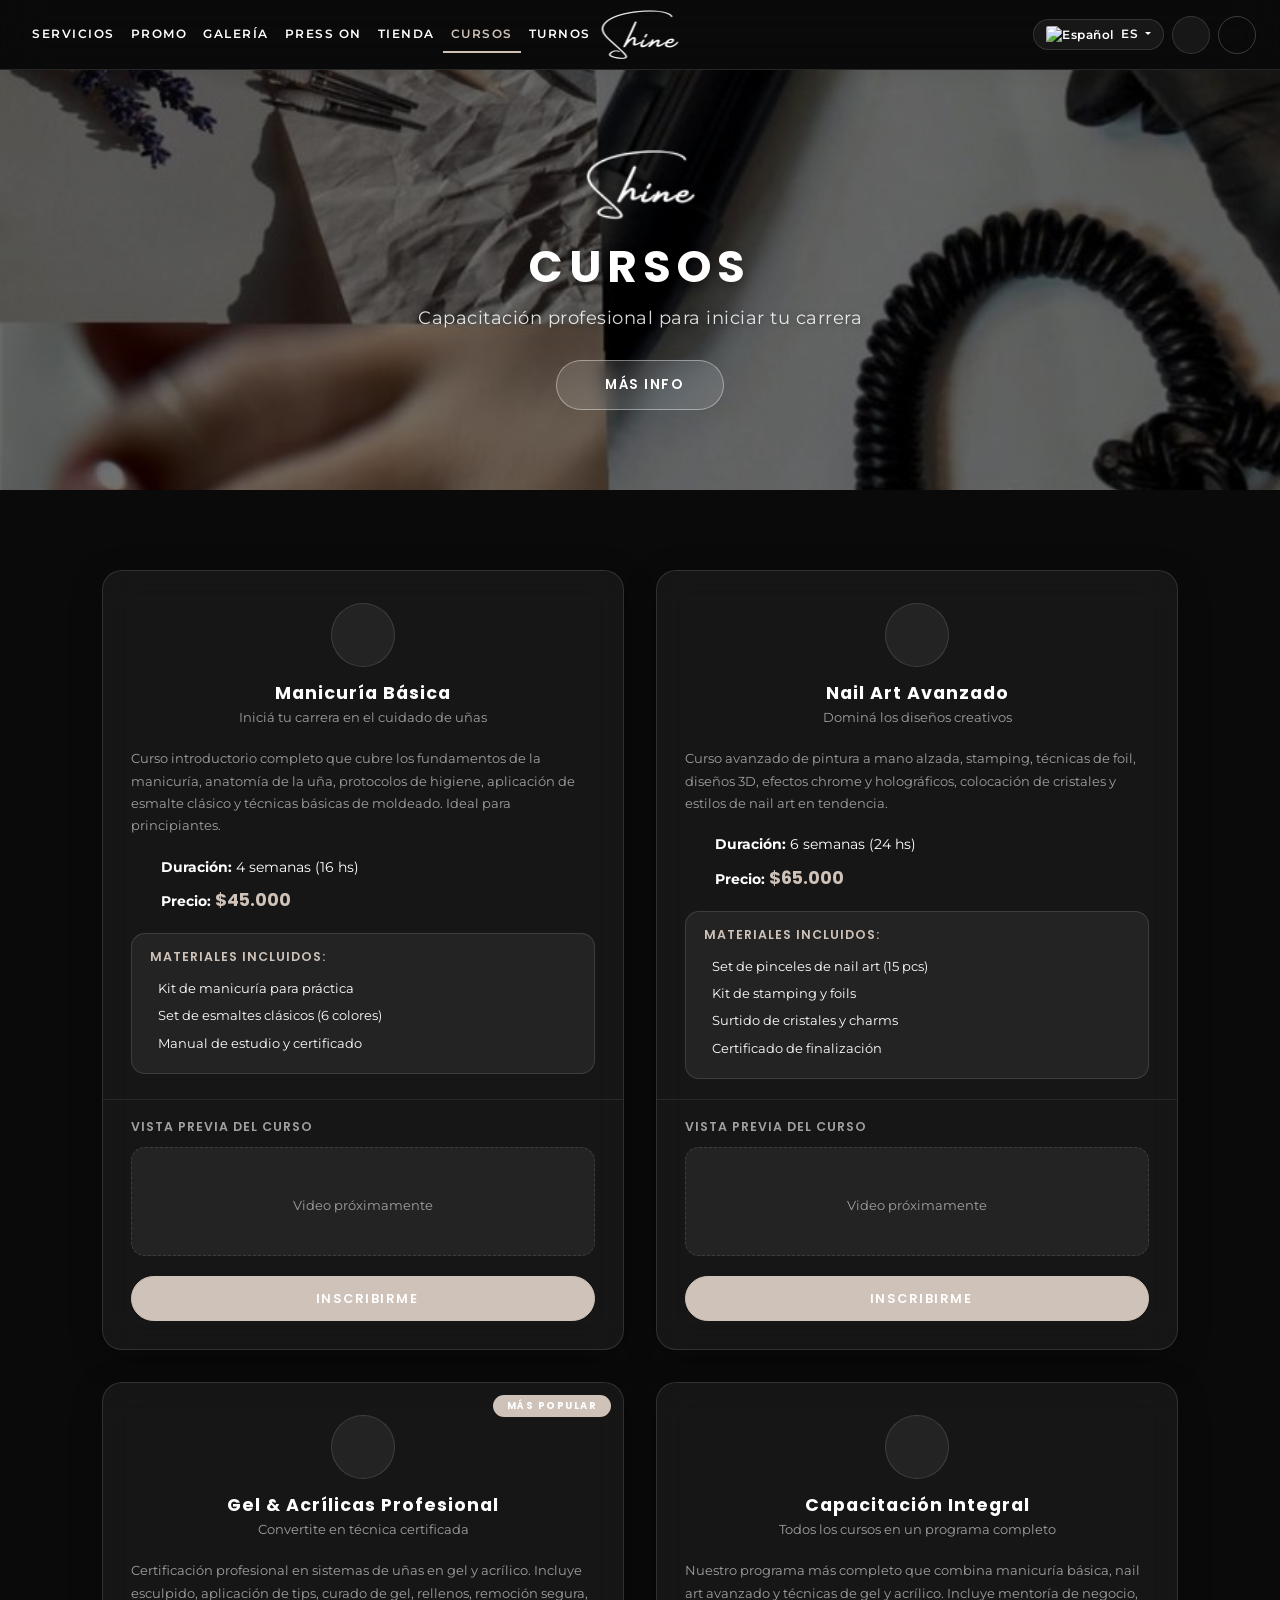
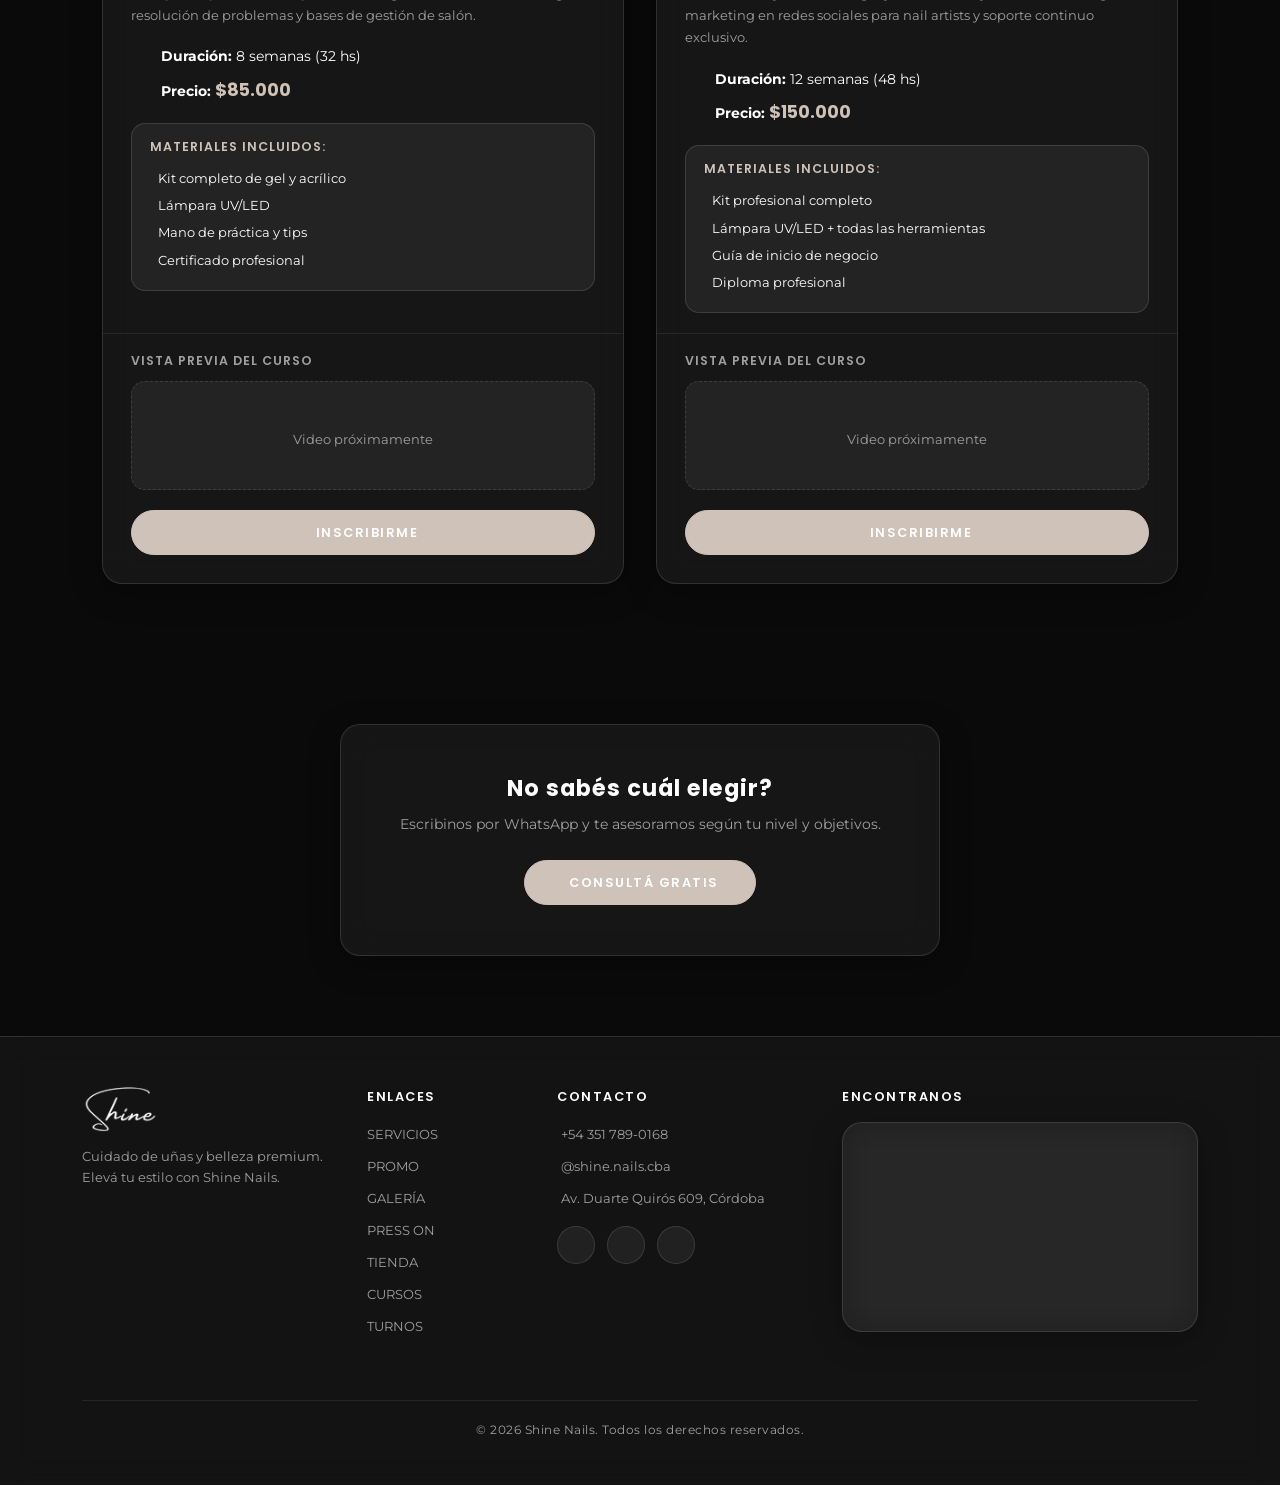
==== courses.html @ 77ce72db "Shine Nails - Complete website redesign with liquid glass UI - Liquid glass (glassmorphism) design w" ====
<!DOCTYPE html>
<html lang="es" data-theme="dark">
<head>
  <meta charset="UTF-8">
  <meta name="viewport" content="width=device-width, initial-scale=1.0">
  <title>Shine Nails - Cursos & Capacitaciones</title>

  <!-- Google Fonts -->
  <link href="https://fonts.googleapis.com/css2?family=Montserrat:wght@300;400;600;700&family=Poppins:wght@300;400;600;700&display=swap" rel="stylesheet">

  <!-- Bootstrap CSS -->
  <link href="https://cdn.jsdelivr.net/npm/bootstrap@5.3.0/dist/css/bootstrap.min.css" rel="stylesheet">

  <!-- Bootstrap Icons -->
  <link href="https://cdnjs.cloudflare.com/ajax/libs/bootstrap-icons/1.10.5/font/bootstrap-icons.css" rel="stylesheet">

  <!-- Custom CSS -->
  <link rel="stylesheet" href="css/styles.css">
</head>
<body>

<!-- ========== NAVBAR ========== -->
<header>
  <nav class="navbar navbar-expand-lg glass-nav">
    <div class="container-fluid px-3 px-lg-4">

      <!-- Mobile Toggle -->
      <button class="navbar-toggler" type="button" data-bs-toggle="collapse" data-bs-target="#navMenu" aria-controls="navMenu" aria-expanded="false" aria-label="Toggle navigation">
        <i class="bi bi-list"></i>
      </button>

      <!-- Left: Navigation Links -->
      <div class="collapse navbar-collapse" id="navMenu">
        <ul class="navbar-nav me-auto mb-2 mb-lg-0">
          <li class="nav-item">
            <a class="nav-link" href="index.html#services" data-translate="navbar_services">SERVICIOS</a>
          </li>
          <li class="nav-item">
            <a class="nav-link" href="index.html#pricing" data-translate="navbar_pricing">PRECIOS</a>
          </li>
          <li class="nav-item">
            <a class="nav-link" href="index.html#gallery" data-translate="navbar_collections">GALERÍA</a>
          </li>
          <li class="nav-item">
            <a class="nav-link" href="presson.html" data-translate="navbar_presson">PRESS ON</a>
          </li>
          <li class="nav-item">
            <a class="nav-link" href="tienda.html" data-translate="navbar_tienda">TIENDA</a>
          </li>
          <li class="nav-item">
            <a class="nav-link active" href="courses.html" data-translate="navbar_courses">CURSOS</a>
          </li>
          <li class="nav-item">
            <a class="nav-link" href="index.html#booking" data-translate="navbar_booking">TURNOS</a>
          </li>
        </ul>
      </div>

      <!-- Center: Logo -->
      <a class="navbar-brand" href="index.html">
        <img src="img/ShineLogoBM.png" alt="Shine Nails" id="navLogo" class="nav-logo">
      </a>

      <!-- Right: Actions -->
      <div class="d-flex align-items-center gap-2 nav-actions">
        <!-- Language Selector -->
        <div class="dropdown lang-dropdown">
          <button class="btn dropdown-toggle" type="button" id="languageDropdown" data-bs-toggle="dropdown" aria-expanded="false">
            <img src="https://flagcdn.com/w40/ar.png" alt="Espa&ntilde;ol"> <span>ES</span>
          </button>
          <ul class="dropdown-menu dropdown-menu-end" aria-labelledby="languageDropdown">
            <li><a class="dropdown-item" href="#" data-lang="en"><img src="https://flagcdn.com/w40/us.png" alt="English"> English</a></li>
            <li><a class="dropdown-item" href="#" data-lang="es"><img src="https://flagcdn.com/w40/ar.png" alt="Espa&ntilde;ol"> Espa&ntilde;ol</a></li>
          </ul>
        </div>

        <!-- Theme Toggle -->
        <button class="theme-toggle" id="themeToggle" aria-label="Toggle theme">
          <i class="bi bi-moon-fill"></i>
        </button>

        <!-- Back to Home -->
        <a href="index.html" class="nav-action-btn" aria-label="Home">
          <i class="bi bi-house"></i>
        </a>
      </div>
    </div>
  </nav>
</header>

<main>
  <!-- ========== COURSES HERO ========== -->
  <section class="courses-hero">
    <img src="img/BannerCursos.jpeg" alt="Cursos Shine Nails" class="courses-hero-bg">
    <div class="courses-hero-overlay"></div>
    <div class="courses-hero-content">
      <img src="img/ShineLogoBM.png" alt="Shine Nails" id="heroLogo" class="hero-logo">
      <h1 data-translate="courses_title">CURSOS</h1>
      <p data-translate="courses_subtitle">Capacitaci&oacute;n profesional para iniciar tu carrera</p>
      <a href="https://wa.me/543517890168?text=Hola!%20Quiero%20info%20sobre%20los%20cursos" target="_blank" rel="noopener" class="glass-btn">
        <i class="bi bi-whatsapp me-2"></i><span data-translate="courses_cta">MÁS INFO</span>
      </a>
    </div>
  </section>

  <!-- ========== COURSES GRID ========== -->
  <section class="courses-section" id="courses">
    <div class="courses-grid container">
      <!-- Course 1: Manicuría Básica -->
      <div class="glass-card course-card">
        <div class="course-header">
          <div class="course-icon"><i class="bi bi-hand-index-thumb"></i></div>
          <h4 class="course-name" data-translate="course_basic_name">Manicur&iacute;a B&aacute;sica</h4>
          <p class="course-tagline" data-translate="course_basic_tag">Inici&aacute; tu carrera en el cuidado de u&ntilde;as</p>
        </div>
        <div class="course-body">
          <p class="course-desc" data-translate="course_basic_desc">Curso introductorio completo que cubre los fundamentos de la manicur&iacute;a, anatom&iacute;a de la u&ntilde;a, protocolos de higiene, aplicaci&oacute;n de esmalte cl&aacute;sico y t&eacute;cnicas b&aacute;sicas de moldeado. Ideal para principiantes.</p>
          <div class="course-meta">
            <div class="meta-item">
              <i class="bi bi-clock"></i>
              <span><strong data-translate="course_duration">Duraci&oacute;n:</strong> <span data-translate="course_basic_duration">4 semanas (16 hs)</span></span>
            </div>
            <div class="meta-item">
              <i class="bi bi-tag"></i>
              <span><strong data-translate="course_price_label">Precio:</strong> <span class="course-price-value">$45.000</span></span>
            </div>
          </div>
          <div class="course-materials">
            <h5 data-translate="course_materials">Materiales incluidos:</h5>
            <ul>
              <li><i class="bi bi-check2-circle"></i> <span data-translate="course_basic_m1">Kit de manicur&iacute;a para pr&aacute;ctica</span></li>
              <li><i class="bi bi-check2-circle"></i> <span data-translate="course_basic_m2">Set de esmaltes cl&aacute;sicos (6 colores)</span></li>
              <li><i class="bi bi-check2-circle"></i> <span data-translate="course_basic_m3">Manual de estudio y certificado</span></li>
            </ul>
          </div>
        </div>
        <div class="course-video">
          <h5 data-translate="course_video_title">Vista Previa del Curso</h5>
          <div class="video-placeholder">
            <i class="bi bi-play-circle"></i>
            <p data-translate="course_video_soon">Video pr&oacute;ximamente</p>
          </div>
        </div>
        <div class="course-footer">
          <a href="https://wa.me/543517890168?text=Hola!%20Me%20interesa%20el%20curso%20de%20Manicur%C3%ADa%20B%C3%A1sica" target="_blank" rel="noopener" class="glass-btn btn-accent">
            <i class="bi bi-whatsapp me-2"></i><span data-translate="course_enroll">INSCRIBIRME</span>
          </a>
        </div>
      </div>

      <!-- Course 2: Nail Art Avanzado -->
      <div class="glass-card course-card">
        <div class="course-header">
          <div class="course-icon"><i class="bi bi-palette"></i></div>
          <h4 class="course-name" data-translate="course_art_name">Nail Art Avanzado</h4>
          <p class="course-tagline" data-translate="course_art_tag">Domin&aacute; los dise&ntilde;os creativos</p>
        </div>
        <div class="course-body">
          <p class="course-desc" data-translate="course_art_desc">Curso avanzado de pintura a mano alzada, stamping, t&eacute;cnicas de foil, dise&ntilde;os 3D, efectos chrome y hologr&aacute;ficos, colocaci&oacute;n de cristales y estilos de nail art en tendencia.</p>
          <div class="course-meta">
            <div class="meta-item">
              <i class="bi bi-clock"></i>
              <span><strong data-translate="course_duration">Duraci&oacute;n:</strong> <span data-translate="course_art_duration">6 semanas (24 hs)</span></span>
            </div>
            <div class="meta-item">
              <i class="bi bi-tag"></i>
              <span><strong data-translate="course_price_label">Precio:</strong> <span class="course-price-value">$65.000</span></span>
            </div>
          </div>
          <div class="course-materials">
            <h5 data-translate="course_materials">Materiales incluidos:</h5>
            <ul>
              <li><i class="bi bi-check2-circle"></i> <span data-translate="course_art_m1">Set de pinceles de nail art (15 pcs)</span></li>
              <li><i class="bi bi-check2-circle"></i> <span data-translate="course_art_m2">Kit de stamping y foils</span></li>
              <li><i class="bi bi-check2-circle"></i> <span data-translate="course_art_m3">Surtido de cristales y charms</span></li>
              <li><i class="bi bi-check2-circle"></i> <span data-translate="course_art_m4">Certificado de finalizaci&oacute;n</span></li>
            </ul>
          </div>
        </div>
        <div class="course-video">
          <h5 data-translate="course_video_title">Vista Previa del Curso</h5>
          <div class="video-placeholder">
            <i class="bi bi-play-circle"></i>
            <p data-translate="course_video_soon">Video pr&oacute;ximamente</p>
          </div>
        </div>
        <div class="course-footer">
          <a href="https://wa.me/543517890168?text=Hola!%20Me%20interesa%20el%20curso%20de%20Nail%20Art%20Avanzado" target="_blank" rel="noopener" class="glass-btn btn-accent">
            <i class="bi bi-whatsapp me-2"></i><span data-translate="course_enroll">INSCRIBIRME</span>
          </a>
        </div>
      </div>

      <!-- Course 3: Gel & Acrílicas -->
      <div class="glass-card course-card">
        <div class="course-header">
          <div class="course-badge" data-translate="most_popular">M&Aacute;S POPULAR</div>
          <div class="course-icon"><i class="bi bi-gem"></i></div>
          <h4 class="course-name" data-translate="course_gel_name">Gel & Acr&iacute;licas Profesional</h4>
          <p class="course-tagline" data-translate="course_gel_tag">Convertite en t&eacute;cnica certificada</p>
        </div>
        <div class="course-body">
          <p class="course-desc" data-translate="course_gel_desc">Certificaci&oacute;n profesional en sistemas de u&ntilde;as en gel y acr&iacute;lico. Incluye esculpido, aplicaci&oacute;n de tips, curado de gel, rellenos, remoci&oacute;n segura, resoluci&oacute;n de problemas y bases de gesti&oacute;n de sal&oacute;n.</p>
          <div class="course-meta">
            <div class="meta-item">
              <i class="bi bi-clock"></i>
              <span><strong data-translate="course_duration">Duraci&oacute;n:</strong> <span data-translate="course_gel_duration">8 semanas (32 hs)</span></span>
            </div>
            <div class="meta-item">
              <i class="bi bi-tag"></i>
              <span><strong data-translate="course_price_label">Precio:</strong> <span class="course-price-value">$85.000</span></span>
            </div>
          </div>
          <div class="course-materials">
            <h5 data-translate="course_materials">Materiales incluidos:</h5>
            <ul>
              <li><i class="bi bi-check2-circle"></i> <span data-translate="course_gel_m1">Kit completo de gel y acr&iacute;lico</span></li>
              <li><i class="bi bi-check2-circle"></i> <span data-translate="course_gel_m2">L&aacute;mpara UV/LED</span></li>
              <li><i class="bi bi-check2-circle"></i> <span data-translate="course_gel_m3">Mano de pr&aacute;ctica y tips</span></li>
              <li><i class="bi bi-check2-circle"></i> <span data-translate="course_gel_m4">Certificado profesional</span></li>
            </ul>
          </div>
        </div>
        <div class="course-video">
          <h5 data-translate="course_video_title">Vista Previa del Curso</h5>
          <div class="video-placeholder">
            <i class="bi bi-play-circle"></i>
            <p data-translate="course_video_soon">Video pr&oacute;ximamente</p>
          </div>
        </div>
        <div class="course-footer">
          <a href="https://wa.me/543517890168?text=Hola!%20Me%20interesa%20el%20curso%20de%20Gel%20%26%20Acr%C3%ADlicas%20Profesional" target="_blank" rel="noopener" class="glass-btn btn-accent">
            <i class="bi bi-whatsapp me-2"></i><span data-translate="course_enroll">INSCRIBIRME</span>
          </a>
        </div>
      </div>

      <!-- Course 4: Capacitación Integral -->
      <div class="glass-card course-card">
        <div class="course-header">
          <div class="course-icon"><i class="bi bi-award"></i></div>
          <h4 class="course-name" data-translate="course_full_name">Capacitaci&oacute;n Integral</h4>
          <p class="course-tagline" data-translate="course_full_tag">Todos los cursos en un programa completo</p>
        </div>
        <div class="course-body">
          <p class="course-desc" data-translate="course_full_desc">Nuestro programa m&aacute;s completo que combina manicur&iacute;a b&aacute;sica, nail art avanzado y t&eacute;cnicas de gel y acr&iacute;lico. Incluye mentor&iacute;a de negocio, marketing en redes sociales para nail artists y soporte continuo exclusivo.</p>
          <div class="course-meta">
            <div class="meta-item">
              <i class="bi bi-clock"></i>
              <span><strong data-translate="course_duration">Duraci&oacute;n:</strong> <span data-translate="course_full_duration">12 semanas (48 hs)</span></span>
            </div>
            <div class="meta-item">
              <i class="bi bi-tag"></i>
              <span><strong data-translate="course_price_label">Precio:</strong> <span class="course-price-value">$150.000</span></span>
            </div>
          </div>
          <div class="course-materials">
            <h5 data-translate="course_materials">Materiales incluidos:</h5>
            <ul>
              <li><i class="bi bi-check2-circle"></i> <span data-translate="course_full_m1">Kit profesional completo</span></li>
              <li><i class="bi bi-check2-circle"></i> <span data-translate="course_full_m2">L&aacute;mpara UV/LED + todas las herramientas</span></li>
              <li><i class="bi bi-check2-circle"></i> <span data-translate="course_full_m3">Gu&iacute;a de inicio de negocio</span></li>
              <li><i class="bi bi-check2-circle"></i> <span data-translate="course_full_m4">Diploma profesional</span></li>
            </ul>
          </div>
        </div>
        <div class="course-video">
          <h5 data-translate="course_video_title">Vista Previa del Curso</h5>
          <div class="video-placeholder">
            <i class="bi bi-play-circle"></i>
            <p data-translate="course_video_soon">Video pr&oacute;ximamente</p>
          </div>
        </div>
        <div class="course-footer">
          <a href="https://wa.me/543517890168?text=Hola!%20Me%20interesa%20la%20Capacitaci%C3%B3n%20Integral" target="_blank" rel="noopener" class="glass-btn btn-accent">
            <i class="bi bi-whatsapp me-2"></i><span data-translate="course_enroll">INSCRIBIRME</span>
          </a>
        </div>
      </div>
    </div>
  </section>

  <!-- ========== CTA SECTION ========== -->
  <section class="courses-cta-section">
    <div class="container">
      <div class="glass-card courses-cta-card">
        <h3 data-translate="courses_cta_title">No sab&eacute;s cu&aacute;l elegir?</h3>
        <p data-translate="courses_cta_desc">Escribinos por WhatsApp y te asesoramos seg&uacute;n tu nivel y objetivos.</p>
        <a href="https://wa.me/543517890168?text=Hola!%20Quiero%20asesoramiento%20sobre%20los%20cursos" target="_blank" rel="noopener" class="glass-btn btn-accent">
          <i class="bi bi-whatsapp me-2"></i><span data-translate="courses_cta_btn">CONSULT&Aacute; GRATIS</span>
        </a>
      </div>
    </div>
  </section>
</main>

<!-- ========== FOOTER ========== -->
<footer class="glass-footer">
  <div class="container">
    <div class="row">
      <!-- Brand -->
      <div class="col-lg-3 col-md-6 mb-4">
        <img src="img/ShineLogoBM.png" alt="Shine Nails" id="footerLogo" class="footer-logo">
        <p class="footer-text" data-translate="footer_desc">Productos premium de cuidado y belleza para u&ntilde;as. Elev&aacute; tu estilo con nuestras colecciones.</p>
      </div>

      <!-- Quick Links -->
      <div class="col-lg-2 col-md-6 mb-4">
        <div class="footer-title" data-translate="footer_links">ENLACES</div>
        <ul class="footer-links">
          <li><a href="index.html#services" data-translate="navbar_services">SERVICIOS</a></li>
          <li><a href="index.html#pricing" data-translate="navbar_pricing">PRECIOS</a></li>
          <li><a href="index.html#gallery" data-translate="navbar_collections">GALERÍA</a></li>
          <li><a href="presson.html" data-translate="navbar_presson">PRESS ON</a></li>
          <li><a href="tienda.html" data-translate="navbar_tienda">TIENDA</a></li>
          <li><a href="courses.html" data-translate="navbar_courses">CURSOS</a></li>
          <li><a href="index.html#booking" data-translate="navbar_booking">TURNOS</a></li>
        </ul>
      </div>

      <!-- Contact + Social -->
      <div class="col-lg-3 col-md-6 mb-4">
        <div class="footer-title" data-translate="footer_contact">CONTACTO</div>
        <ul class="footer-links">
          <li><a href="https://wa.me/543517890168" target="_blank" rel="noopener"><i class="bi bi-whatsapp me-1"></i> +54 351 789-0168</a></li>
          <li><a href="https://www.instagram.com/shine.nails.cba?igsh=YjB5M2Z1NDIyd3B1" target="_blank" rel="noopener"><i class="bi bi-instagram me-1"></i> @shine.nails.cba</a></li>
          <li><a href="https://maps.app.goo.gl/rGSip4wjcJRv6JXB7" target="_blank" rel="noopener"><i class="bi bi-geo-alt me-1"></i> Av. Duarte Quir&oacute;s 609, C&oacute;rdoba</a></li>
        </ul>
        <div class="footer-social mt-3">
          <a href="https://www.instagram.com/shine.nails.cba?igsh=YjB5M2Z1NDIyd3B1" target="_blank" rel="noopener" aria-label="Instagram"><i class="bi bi-instagram"></i></a>
          <a href="https://wa.me/543517890168" target="_blank" rel="noopener" aria-label="WhatsApp"><i class="bi bi-whatsapp"></i></a>
          <a href="https://www.tiktok.com/@shine.nails.cba?_t=8pYx1BjxAQw&_r=1" target="_blank" rel="noopener" aria-label="TikTok"><i class="bi bi-tiktok"></i></a>
        </div>
      </div>

      <!-- Google Maps -->
      <div class="col-lg-4 col-md-6 mb-4">
        <div class="footer-title" data-translate="footer_location">ENCONTRANOS</div>
        <div class="footer-map glass-card">
          <iframe
            src="https://www.google.com/maps/embed?pb=!1m18!1m12!1m3!1d3404.5!2d-64.193!3d-31.417!2m3!1f0!2f0!3f0!3m2!1i1024!2i768!4f13.1!3m3!1m2!1s0x9432a2808ac972bd%3A0x55e23761ae4da07b!2sAv.%20Duarte%20Quir%C3%B3s%20609%2C%20X5000%20C%C3%B3rdoba!5e0!3m2!1ses!2sar"
            width="100%" height="200" style="border:0; border-radius: 16px;"
            allowfullscreen="" loading="lazy" referrerpolicy="no-referrer-when-downgrade">
          </iframe>
        </div>
      </div>
    </div>

    <div class="footer-divider"></div>
    <p class="footer-copyright" data-translate="footer_rights">&copy; 2026 Shine Nails. Todos los derechos reservados.</p>
  </div>
</footer>

<!-- Bootstrap JS -->
<script src="https://cdn.jsdelivr.net/npm/bootstrap@5.3.0/dist/js/bootstrap.bundle.min.js"></script>

<!-- Custom JS -->
<script src="js/index.js"></script>

</body>
</html>
---- css/styles.css ----
/* ============================================
   SHINE NAILS - Liquid Glass Design System
   Dark/Light Mode with CSS Variables
   ============================================ */

/* --- Theme Variables --- */
:root {
  --bg-primary: #f0ebe6;
  --bg-secondary: #faf7f4;
  --text-primary: #1a1a1a;
  --text-secondary: #666666;
  --accent: #b1a69d;
  --accent-hover: #8a7e75;
  --glass-bg: rgba(255, 255, 255, 0.35);
  --glass-bg-hover: rgba(255, 255, 255, 0.5);
  --glass-border: rgba(255, 255, 255, 0.5);
  --glass-shadow: 0 8px 32px rgba(0, 0, 0, 0.08);
  --glass-blur: 20px;
  --overlay-gradient: linear-gradient(135deg, rgba(0,0,0,0.3), rgba(0,0,0,0.1));
  --card-bg: rgba(255, 255, 255, 0.4);
  --nav-bg: rgba(255, 255, 255, 0.25);
  --footer-bg: rgba(255, 255, 255, 0.2);
  --dropdown-bg: rgba(255, 255, 255, 0.85);
  --dropdown-hover: rgba(0, 0, 0, 0.05);
  --btn-outline-border: rgba(0, 0, 0, 0.2);
  --btn-outline-hover-bg: rgba(0, 0, 0, 0.08);
  --social-hover: #c9738a;
  --divider: rgba(0, 0, 0, 0.08);
  --accent-gradient: linear-gradient(135deg, #cec2b9, #b1a69d);
  --pricing-featured-bg: rgba(177, 166, 157, 0.15);
  --pricing-badge-bg: var(--accent);
}

[data-theme="dark"] {
  --bg-primary: #0a0a0a;
  --bg-secondary: #141414;
  --text-primary: #ffffff;
  --text-secondary: #a0a0a0;
  --accent: #cec2b9;
  --accent-hover: #e0d5cc;
  --glass-bg: rgba(255, 255, 255, 0.06);
  --glass-bg-hover: rgba(255, 255, 255, 0.12);
  --glass-border: rgba(255, 255, 255, 0.12);
  --glass-shadow: 0 8px 32px rgba(0, 0, 0, 0.3);
  --glass-blur: 20px;
  --overlay-gradient: linear-gradient(135deg, rgba(0,0,0,0.5), rgba(0,0,0,0.2));
  --card-bg: rgba(255, 255, 255, 0.05);
  --nav-bg: rgba(10, 10, 10, 0.6);
  --footer-bg: rgba(255, 255, 255, 0.04);
  --dropdown-bg: rgba(30, 30, 30, 0.92);
  --dropdown-hover: rgba(255, 255, 255, 0.08);
  --btn-outline-border: rgba(255, 255, 255, 0.2);
  --btn-outline-hover-bg: rgba(255, 255, 255, 0.1);
  --social-hover: #ff007f;
  --divider: rgba(255, 255, 255, 0.08);
  --accent-gradient: linear-gradient(135deg, #e0d5cc, #cec2b9);
  --pricing-featured-bg: rgba(206, 194, 185, 0.1);
  --pricing-badge-bg: var(--accent);
}

/* --- Reset & Base --- */
*, *::before, *::after {
  box-sizing: border-box;
}

html {
  scroll-behavior: smooth;
}

body {
  font-family: 'Montserrat', sans-serif;
  background-color: var(--bg-primary);
  color: var(--text-primary);
  margin: 0;
  padding: 0;
  transition: background-color 0.4s ease, color 0.4s ease;
  overflow-x: hidden;
}

h1, h2, h3, h4, h5, h6 {
  font-family: 'Poppins', sans-serif;
  color: var(--text-primary);
  transition: color 0.4s ease;
}

a {
  text-decoration: none;
  color: inherit;
  transition: color 0.3s ease;
}

/* --- Glass Utility Classes --- */
.glass {
  background: var(--glass-bg);
  backdrop-filter: blur(var(--glass-blur));
  -webkit-backdrop-filter: blur(var(--glass-blur));
  border: 1px solid var(--glass-border);
  box-shadow: var(--glass-shadow);
}

.glass-card {
  background: var(--card-bg);
  backdrop-filter: blur(16px);
  -webkit-backdrop-filter: blur(16px);
  border: 1px solid var(--glass-border);
  border-radius: 20px;
  box-shadow: var(--glass-shadow);
  transition: transform 0.3s ease, box-shadow 0.3s ease, background 0.3s ease;
}

.glass-card:hover {
  transform: translateY(-6px);
  background: var(--glass-bg-hover);
  box-shadow: 0 16px 48px rgba(0, 0, 0, 0.15);
}

.glass-btn {
  background: var(--glass-bg);
  backdrop-filter: blur(10px);
  -webkit-backdrop-filter: blur(10px);
  border: 1px solid var(--glass-border);
  border-radius: 30px;
  color: var(--text-primary);
  padding: 12px 36px;
  font-family: 'Poppins', sans-serif;
  font-weight: 600;
  font-size: 0.8rem;
  letter-spacing: 1.5px;
  text-transform: uppercase;
  cursor: pointer;
  transition: all 0.3s ease;
  display: inline-flex;
  align-items: center;
  justify-content: center;
}

.glass-btn:hover {
  background: var(--accent);
  color: #ffffff;
  border-color: var(--accent);
  box-shadow: 0 8px 24px rgba(177, 166, 157, 0.3);
  transform: translateY(-2px);
}

.btn-accent {
  background: var(--accent);
  color: #ffffff;
  border-color: var(--accent);
}

.btn-accent:hover {
  background: var(--accent-hover);
  border-color: var(--accent-hover);
}

/* ============================
   NAVIGATION
   ============================ */
.glass-nav {
  position: sticky;
  top: 0;
  z-index: 1000;
  background: var(--nav-bg);
  backdrop-filter: blur(24px);
  -webkit-backdrop-filter: blur(24px);
  border-bottom: 1px solid var(--glass-border);
  box-shadow: 0 4px 20px rgba(0, 0, 0, 0.06);
  min-height: 70px;
  transition: background 0.4s ease, border-color 0.4s ease;
}

.glass-nav .navbar-brand {
  position: absolute;
  left: 50%;
  transform: translateX(-50%);
  padding: 0;
  margin: 0;
}

.nav-logo {
  height: 50px;
  width: auto;
  transition: opacity 0.3s ease;
}

.glass-nav .nav-link {
  color: var(--text-primary);
  font-family: 'Montserrat', sans-serif;
  font-weight: 600;
  font-size: 0.75rem;
  letter-spacing: 1.5px;
  text-transform: uppercase;
  padding: 8px 14px;
  transition: color 0.3s ease;
}

.glass-nav .nav-link:hover {
  color: var(--accent);
}

.glass-nav .navbar-toggler {
  border: 1px solid var(--glass-border);
  color: var(--text-primary);
  padding: 6px 10px;
  font-size: 1.2rem;
}

.glass-nav .navbar-toggler:focus {
  box-shadow: none;
}

.nav-actions {
  flex-shrink: 0;
}

/* Nav action buttons */
.nav-action-btn {
  background: transparent;
  border: 1px solid var(--btn-outline-border);
  border-radius: 50%;
  width: 38px;
  height: 38px;
  display: flex;
  align-items: center;
  justify-content: center;
  color: var(--text-primary);
  font-size: 0.95rem;
  transition: all 0.3s ease;
  cursor: pointer;
}

.nav-action-btn:hover {
  background: var(--btn-outline-hover-bg);
  color: var(--accent);
  border-color: var(--accent);
}

/* Theme toggle */
.theme-toggle {
  background: var(--glass-bg);
  border: 1px solid var(--glass-border);
  border-radius: 50%;
  width: 38px;
  height: 38px;
  display: flex;
  align-items: center;
  justify-content: center;
  color: var(--text-primary);
  font-size: 1rem;
  cursor: pointer;
  transition: all 0.3s ease;
}

.theme-toggle:hover {
  background: var(--glass-bg-hover);
  transform: rotate(30deg);
}

/* Language dropdown */
.lang-dropdown .btn {
  background: var(--glass-bg);
  border: 1px solid var(--glass-border);
  color: var(--text-primary);
  font-size: 0.75rem;
  font-weight: 600;
  letter-spacing: 0.5px;
  padding: 5px 12px;
  border-radius: 20px;
  transition: all 0.3s ease;
}

.lang-dropdown .btn:hover,
.lang-dropdown .btn:focus {
  background: var(--glass-bg-hover);
  border-color: var(--accent);
}

.lang-dropdown .btn img {
  width: 18px;
  margin-right: 4px;
  border-radius: 2px;
}

.lang-dropdown .dropdown-menu {
  background: var(--dropdown-bg);
  backdrop-filter: blur(20px);
  -webkit-backdrop-filter: blur(20px);
  border: 1px solid var(--glass-border);
  border-radius: 12px;
  box-shadow: 0 12px 40px rgba(0, 0, 0, 0.15);
  overflow: hidden;
  min-width: auto;
}

.lang-dropdown .dropdown-item {
  color: var(--text-primary);
  font-size: 0.85rem;
  padding: 8px 16px;
  transition: background 0.2s ease;
}

.lang-dropdown .dropdown-item:hover {
  background: var(--dropdown-hover);
}

.lang-dropdown .dropdown-item img {
  width: 20px;
  margin-right: 8px;
  border-radius: 2px;
}

/* ============================
   HERO SECTION
   ============================ */
.hero-section {
  position: relative;
  width: 100%;
  height: 85vh;
  min-height: 500px;
  max-height: 900px;
  overflow: hidden;
}

.hero-section video {
  width: 100%;
  height: 100%;
  object-fit: cover;
}

.hero-overlay {
  position: absolute;
  inset: 0;
  background: var(--overlay-gradient);
  display: flex;
  align-items: center;
  justify-content: center;
}

.hero-content {
  text-align: center;
  padding: 44px 54px;
  background: rgba(255, 255, 255, 0.1);
  backdrop-filter: blur(16px);
  -webkit-backdrop-filter: blur(16px);
  border: 1px solid rgba(255, 255, 255, 0.2);
  border-radius: 24px;
  box-shadow: 0 12px 40px rgba(0, 0, 0, 0.15);
  max-width: 560px;
  width: 90%;
}

.hero-logo {
  height: 80px;
  width: auto;
  margin-bottom: 16px;
  filter: brightness(0) invert(1);
}

.hero-content p {
  color: rgba(255, 255, 255, 0.85);
  font-size: 1rem;
  letter-spacing: 1px;
  margin-bottom: 28px;
}

.hero-content .glass-btn {
  background: rgba(255, 255, 255, 0.2);
  border: 1px solid rgba(255, 255, 255, 0.35);
  color: #ffffff;
  padding: 14px 44px;
  font-size: 0.85rem;
}

.hero-content .glass-btn:hover {
  background: var(--accent);
  border-color: var(--accent);
  color: #ffffff;
}

/* Social icons on hero */
.social-icons {
  position: absolute;
  top: 24px;
  right: 24px;
  display: flex;
  flex-direction: column;
  gap: 12px;
  z-index: 10;
}

.social-icons a {
  width: 44px;
  height: 44px;
  display: flex;
  align-items: center;
  justify-content: center;
  background: rgba(255, 255, 255, 0.12);
  backdrop-filter: blur(10px);
  -webkit-backdrop-filter: blur(10px);
  border: 1px solid rgba(255, 255, 255, 0.2);
  border-radius: 50%;
  color: #ffffff;
  font-size: 1.1rem;
  transition: all 0.3s ease;
}

.social-icons a:hover {
  background: var(--social-hover);
  border-color: var(--social-hover);
  color: #ffffff;
  transform: scale(1.1);
}

/* ============================
   SERVICES SECTION
   ============================ */
.services-section {
  padding: 80px 0;
}

.section-title {
  font-family: 'Poppins', sans-serif;
  font-size: 2rem;
  font-weight: 600;
  letter-spacing: 3px;
  text-transform: uppercase;
  text-align: center;
  margin-bottom: 12px;
  color: var(--text-primary);
}

.section-subtitle {
  text-align: center;
  color: var(--text-secondary);
  font-size: 0.95rem;
  letter-spacing: 0.5px;
  margin-bottom: 50px;
}

.services-grid {
  display: grid;
  grid-template-columns: repeat(4, 1fr);
  gap: 24px;
  max-width: 1200px;
  margin: 0 auto;
}

.service-card {
  text-align: center;
  padding: 40px 24px;
  cursor: default;
}

/* Service cards with images */
.service-card.has-image {
  padding: 0;
  overflow: hidden;
}

.service-img {
  width: 100%;
  height: 180px;
  overflow: hidden;
  border-radius: 20px 20px 0 0;
}

.service-img img {
  width: 100%;
  height: 100%;
  object-fit: cover;
  transition: transform 0.4s ease;
}

.service-card.has-image:hover .service-img img {
  transform: scale(1.08);
}

.service-card.has-image .service-body {
  padding: 20px 20px 24px;
}

.service-icon {
  width: 70px;
  height: 70px;
  margin: 0 auto 20px;
  display: flex;
  align-items: center;
  justify-content: center;
  background: var(--glass-bg);
  border: 1px solid var(--glass-border);
  border-radius: 50%;
  font-size: 1.6rem;
  color: var(--accent);
  transition: all 0.3s ease;
}

.service-card:hover .service-icon {
  background: var(--accent);
  color: #ffffff;
  border-color: var(--accent);
  transform: scale(1.1);
}

.service-name {
  font-size: 0.95rem;
  font-weight: 600;
  letter-spacing: 1px;
  margin-bottom: 10px;
}

.service-desc {
  font-size: 0.82rem;
  color: var(--text-secondary);
  line-height: 1.6;
  margin: 0 0 14px;
}

.service-price {
  display: inline-block;
  font-family: 'Poppins', sans-serif;
  font-weight: 700;
  font-size: 1rem;
  color: var(--accent);
  letter-spacing: 0.5px;
}

/* Service Categories */
.services-category {
  margin-bottom: 50px;
  max-width: 1200px;
}

.services-category:last-child {
  margin-bottom: 0;
}

.category-title {
  font-family: 'Poppins', sans-serif;
  font-size: 1.1rem;
  font-weight: 600;
  letter-spacing: 2px;
  text-transform: uppercase;
  color: var(--accent);
  margin-bottom: 24px;
  padding-bottom: 12px;
  border-bottom: 1px solid var(--divider);
  display: flex;
  align-items: center;
  gap: 10px;
}

.category-title i {
  font-size: 1.2rem;
}

/* ============================
   PRICING SECTION
   ============================ */
.pricing-section {
  padding: 80px 0;
}

.pricing-grid {
  display: grid;
  grid-template-columns: repeat(3, 1fr);
  gap: 28px;
  max-width: 1000px;
  margin: 0 auto;
  align-items: start;
}

.pricing-card {
  text-align: center;
  padding: 40px 28px;
  position: relative;
  overflow: visible;
}

.pricing-card.featured {
  background: var(--pricing-featured-bg);
  border-color: var(--accent);
  transform: scale(1.05);
}

.pricing-card.featured:hover {
  transform: scale(1.05) translateY(-6px);
}

.pricing-badge {
  position: absolute;
  top: -14px;
  left: 50%;
  transform: translateX(-50%);
  background: var(--pricing-badge-bg);
  color: #ffffff;
  font-family: 'Poppins', sans-serif;
  font-size: 0.65rem;
  font-weight: 700;
  letter-spacing: 1.5px;
  padding: 5px 20px;
  border-radius: 20px;
  white-space: nowrap;
}

.pricing-header {
  margin-bottom: 28px;
}

.pricing-name {
  font-size: 0.85rem;
  font-weight: 700;
  letter-spacing: 2px;
  color: var(--accent);
  margin-bottom: 12px;
}

.pricing-price {
  font-family: 'Poppins', sans-serif;
  font-size: 3rem;
  font-weight: 700;
  color: var(--text-primary);
  line-height: 1;
  margin-bottom: 4px;
}

.pricing-period {
  font-size: 0.8rem;
  color: var(--text-secondary);
  margin: 0;
}

.pricing-features {
  list-style: none;
  padding: 0;
  margin: 0 0 28px;
  text-align: left;
}

.pricing-features li {
  padding: 8px 0;
  font-size: 0.85rem;
  color: var(--text-primary);
  display: flex;
  align-items: center;
  gap: 10px;
  border-bottom: 1px solid var(--divider);
}

.pricing-features li:last-child {
  border-bottom: none;
}

.pricing-features li i {
  font-size: 0.9rem;
  color: var(--accent);
  flex-shrink: 0;
}

.pricing-features li.disabled {
  color: var(--text-secondary);
  opacity: 0.5;
}

.pricing-features li.disabled i {
  color: var(--text-secondary);
}

.pricing-card .glass-btn {
  width: 100%;
}

/* ============================
   BOOKING SECTION
   ============================ */
.booking-section {
  padding: 80px 0;
}

.booking-grid {
  display: grid;
  grid-template-columns: repeat(2, 1fr);
  gap: 32px;
  max-width: 800px;
  margin: 0 auto;
}

.booking-card {
  text-align: center;
  padding: 40px 32px;
}

.booking-card:hover {
  transform: translateY(-6px);
}

.booking-avatar {
  width: 100px;
  height: 100px;
  margin: 0 auto 16px;
  display: flex;
  align-items: center;
  justify-content: center;
  background: var(--glass-bg);
  border: 3px solid var(--accent);
  border-radius: 50%;
  font-size: 2.2rem;
  color: var(--accent);
  overflow: hidden;
}

.booking-avatar img {
  width: 100%;
  height: 100%;
  object-fit: cover;
  transition: transform 0.3s ease;
}

.booking-card:hover .booking-avatar img {
  transform: scale(1.08);
}

.booking-name {
  font-family: 'Poppins', sans-serif;
  font-size: 1.3rem;
  font-weight: 700;
  letter-spacing: 1px;
  margin-bottom: 4px;
}

.booking-role {
  font-size: 0.82rem;
  color: var(--text-secondary);
  margin-bottom: 20px;
}

.booking-specialties {
  list-style: none;
  padding: 0;
  margin: 0 0 24px;
  text-align: left;
}

.booking-specialties li {
  padding: 6px 0;
  font-size: 0.85rem;
  color: var(--text-primary);
  display: flex;
  align-items: center;
  gap: 8px;
}

.booking-specialties li i {
  color: var(--accent);
  font-size: 0.85rem;
}

.booking-card .glass-btn {
  width: 100%;
  margin-bottom: 10px;
}

.booking-wa-btn {
  background: transparent;
  border-color: #25D366;
  color: #25D366;
}

.booking-wa-btn:hover {
  background: #25D366;
  border-color: #25D366;
  color: #ffffff;
  box-shadow: 0 8px 24px rgba(37, 211, 102, 0.25);
}

.booking-note {
  text-align: center;
  color: var(--text-secondary);
  font-size: 0.82rem;
  margin-top: 36px;
  padding: 0 20px;
}

/* ============================
   SERVICE SELECTOR (Booking)
   ============================ */
.service-selector {
  max-width: 900px;
  margin: 0 auto 40px;
  padding: 32px;
}

.selector-title {
  font-family: 'Poppins', sans-serif;
  font-size: 1rem;
  font-weight: 600;
  letter-spacing: 1px;
  color: var(--accent);
  margin-bottom: 24px;
  display: flex;
  align-items: center;
}

.selector-columns {
  display: grid;
  grid-template-columns: repeat(3, 1fr);
  gap: 28px;
}

.selector-group-title {
  font-family: 'Poppins', sans-serif;
  font-size: 0.8rem;
  font-weight: 600;
  letter-spacing: 1.5px;
  text-transform: uppercase;
  color: var(--text-secondary);
  margin-bottom: 12px;
  padding-bottom: 8px;
  border-bottom: 1px solid var(--divider);
}

.service-check {
  display: flex;
  align-items: center;
  gap: 10px;
  padding: 8px 12px;
  border-radius: 10px;
  cursor: pointer;
  transition: background 0.2s ease;
  margin-bottom: 4px;
}

.service-check:hover {
  background: var(--glass-bg-hover);
}

.service-check input[type="checkbox"] {
  width: 18px;
  height: 18px;
  accent-color: var(--accent);
  cursor: pointer;
  flex-shrink: 0;
}

.check-label {
  display: flex;
  justify-content: space-between;
  align-items: center;
  width: 100%;
  font-size: 0.82rem;
  color: var(--text-primary);
}

.check-price {
  font-family: 'Poppins', sans-serif;
  font-weight: 600;
  font-size: 0.78rem;
  color: var(--accent);
  white-space: nowrap;
  margin-left: 8px;
}

.selector-total {
  margin-top: 20px;
  padding-top: 16px;
  border-top: 1px solid var(--divider);
  text-align: right;
  font-family: 'Poppins', sans-serif;
  font-size: 1.1rem;
  font-weight: 700;
  color: var(--text-primary);
  letter-spacing: 0.5px;
}

.selector-total #bookingTotal {
  color: var(--accent);
  font-size: 1.3rem;
  margin-left: 8px;
}

/* ============================
   COURSES SECTION
   ============================ */
.courses-section {
  padding: 80px 0;
}

.courses-grid {
  display: grid;
  grid-template-columns: repeat(2, 1fr);
  gap: 32px;
  max-width: 1100px;
  margin: 0 auto;
}

.course-card {
  padding: 0;
  overflow: hidden;
  display: flex;
  flex-direction: column;
  position: relative;
}

.course-card:hover {
  transform: translateY(-6px);
}

.course-header {
  text-align: center;
  padding: 32px 28px 20px;
  position: relative;
}

.course-badge {
  position: absolute;
  top: 12px;
  right: 12px;
  background: var(--pricing-badge-bg);
  color: #ffffff;
  font-family: 'Poppins', sans-serif;
  font-size: 0.6rem;
  font-weight: 700;
  letter-spacing: 1.5px;
  padding: 4px 14px;
  border-radius: 20px;
}

.course-icon {
  width: 64px;
  height: 64px;
  margin: 0 auto 16px;
  display: flex;
  align-items: center;
  justify-content: center;
  background: var(--glass-bg);
  border: 1px solid var(--glass-border);
  border-radius: 50%;
  font-size: 1.5rem;
  color: var(--accent);
  transition: all 0.3s ease;
}

.course-card:hover .course-icon {
  background: var(--accent);
  color: #ffffff;
  border-color: var(--accent);
  transform: scale(1.1);
}

.course-name {
  font-family: 'Poppins', sans-serif;
  font-size: 1.1rem;
  font-weight: 700;
  letter-spacing: 1px;
  margin-bottom: 4px;
}

.course-tagline {
  font-size: 0.8rem;
  color: var(--text-secondary);
  margin: 0;
}

.course-body {
  padding: 0 28px 20px;
  flex: 1;
}

.course-desc {
  font-size: 0.82rem;
  color: var(--text-secondary);
  line-height: 1.7;
  margin-bottom: 20px;
}

.course-meta {
  display: flex;
  flex-direction: column;
  gap: 10px;
  margin-bottom: 20px;
}

.meta-item {
  display: flex;
  align-items: center;
  gap: 10px;
  font-size: 0.85rem;
  color: var(--text-primary);
}

.meta-item i {
  color: var(--accent);
  font-size: 1rem;
  width: 20px;
  text-align: center;
}

.course-price-value {
  font-family: 'Poppins', sans-serif;
  font-weight: 700;
  color: var(--accent);
  font-size: 1.1rem;
}

.course-materials {
  background: var(--glass-bg);
  border: 1px solid var(--glass-border);
  border-radius: 14px;
  padding: 16px 18px;
}

.course-materials h5 {
  font-family: 'Poppins', sans-serif;
  font-size: 0.78rem;
  font-weight: 600;
  letter-spacing: 1px;
  text-transform: uppercase;
  color: var(--accent);
  margin-bottom: 10px;
}

.course-materials ul {
  list-style: none;
  padding: 0;
  margin: 0;
}

.course-materials li {
  display: flex;
  align-items: center;
  gap: 8px;
  font-size: 0.8rem;
  color: var(--text-primary);
  padding: 4px 0;
}

.course-materials li i {
  color: var(--accent);
  font-size: 0.85rem;
}

.course-video {
  padding: 20px 28px;
  border-top: 1px solid var(--divider);
}

.course-video h5 {
  font-family: 'Poppins', sans-serif;
  font-size: 0.78rem;
  font-weight: 600;
  letter-spacing: 1px;
  text-transform: uppercase;
  color: var(--text-secondary);
  margin-bottom: 12px;
}

.video-placeholder {
  background: var(--glass-bg);
  border: 1px dashed var(--glass-border);
  border-radius: 14px;
  padding: 40px 20px;
  text-align: center;
  color: var(--text-secondary);
}

.video-placeholder i {
  font-size: 2.5rem;
  color: var(--accent);
  display: block;
  margin-bottom: 8px;
}

.video-placeholder p {
  font-size: 0.8rem;
  margin: 0;
}

.course-video video,
.course-video iframe {
  width: 100%;
  border-radius: 14px;
  aspect-ratio: 16/9;
}

.course-footer {
  padding: 0 28px 28px;
}

.course-footer .glass-btn {
  width: 100%;
}

/* ============================
   COURSES HERO (courses.html)
   ============================ */
.courses-hero {
  position: relative;
  overflow: hidden;
  height: 420px;
  display: flex;
  align-items: center;
  justify-content: center;
  text-align: center;
}

.courses-hero-bg {
  position: absolute;
  top: 0;
  left: 0;
  width: 100%;
  height: 100%;
  object-fit: cover;
  object-position: center 30%;
}

.courses-hero-overlay {
  position: absolute;
  top: 0;
  left: 0;
  width: 100%;
  height: 100%;
  background: rgba(0, 0, 0, 0.55);
  z-index: 1;
}

.courses-hero-content {
  position: relative;
  z-index: 2;
  max-width: 600px;
  margin: 0 auto;
  padding: 20px;
}

.courses-hero-content .hero-logo {
  height: 70px;
  margin-bottom: 20px;
  filter: brightness(0) invert(1);
}

.courses-hero-content h1 {
  font-family: 'Poppins', sans-serif;
  font-size: 2.8rem;
  font-weight: 700;
  letter-spacing: 6px;
  color: #ffffff;
  margin-bottom: 12px;
  text-shadow: 0 2px 10px rgba(0, 0, 0, 0.3);
}

.courses-hero-content p {
  color: rgba(255, 255, 255, 0.85);
  font-size: 1.1rem;
  letter-spacing: 0.5px;
  margin-bottom: 28px;
  text-shadow: 0 1px 6px rgba(0, 0, 0, 0.3);
}

.courses-hero-content .glass-btn {
  padding: 14px 40px;
  font-size: 0.85rem;
  border-color: rgba(255, 255, 255, 0.4);
  color: #ffffff;
  background: rgba(255, 255, 255, 0.12);
  backdrop-filter: blur(10px);
  -webkit-backdrop-filter: blur(10px);
}

.courses-hero-content .glass-btn:hover {
  background: rgba(255, 255, 255, 0.25);
  border-color: rgba(255, 255, 255, 0.6);
}

/* Courses CTA Section */
.courses-cta-section {
  padding: 60px 0 80px;
}

.courses-cta-card {
  text-align: center;
  padding: 50px 40px;
  max-width: 600px;
  margin: 0 auto;
}

.courses-cta-card h3 {
  font-family: 'Poppins', sans-serif;
  font-size: 1.4rem;
  font-weight: 700;
  letter-spacing: 1px;
  margin-bottom: 12px;
}

.courses-cta-card p {
  color: var(--text-secondary);
  font-size: 0.9rem;
  margin-bottom: 24px;
}

/* Active nav link */
.glass-nav .nav-link.active {
  color: var(--accent);
  border-bottom: 2px solid var(--accent);
}

/* ============================
   PRESS ON NAILS PAGE
   ============================ */

/* Hero */
.presson-hero {
  position: relative;
  height: 380px;
  display: flex;
  align-items: center;
  justify-content: center;
  text-align: center;
  overflow: hidden;
  background: linear-gradient(135deg, #1a1018 0%, #2a1a25 30%, #1a1018 60%, #0f0a0d 100%);
}

.presson-hero-overlay {
  position: absolute;
  top: 0;
  left: 0;
  width: 100%;
  height: 100%;
  background:
    radial-gradient(circle at 20% 50%, rgba(206, 194, 185, 0.08) 0%, transparent 50%),
    radial-gradient(circle at 80% 30%, rgba(177, 166, 157, 0.06) 0%, transparent 50%),
    radial-gradient(circle at 50% 80%, rgba(206, 194, 185, 0.04) 0%, transparent 40%);
  z-index: 1;
}

.presson-hero-content {
  position: relative;
  z-index: 2;
  max-width: 600px;
  padding: 20px;
}

.presson-hero-content .hero-logo {
  height: 70px;
  margin-bottom: 20px;
  filter: brightness(0) invert(1);
}

.presson-hero-content h1 {
  font-family: 'Poppins', sans-serif;
  font-size: 2.8rem;
  font-weight: 700;
  letter-spacing: 6px;
  color: #ffffff;
  margin-bottom: 12px;
}

.presson-hero-content p {
  color: rgba(255, 255, 255, 0.8);
  font-size: 1.1rem;
  letter-spacing: 0.5px;
  margin-bottom: 28px;
}

.presson-hero-content .glass-btn {
  padding: 14px 40px;
  font-size: 0.85rem;
  border-color: rgba(255, 255, 255, 0.3);
  color: #ffffff;
  background: rgba(255, 255, 255, 0.1);
  backdrop-filter: blur(10px);
  -webkit-backdrop-filter: blur(10px);
}

.presson-hero-content .glass-btn:hover {
  background: rgba(255, 255, 255, 0.2);
  border-color: rgba(255, 255, 255, 0.5);
}

/* Sections */
.presson-section {
  padding: 80px 0;
}

/* Collection Grid */
.presson-grid {
  display: grid;
  grid-template-columns: repeat(auto-fill, minmax(280px, 1fr));
  gap: 24px;
  margin-bottom: 50px;
}

.presson-card {
  overflow: hidden;
  padding: 0;
  transition: transform 0.3s ease, box-shadow 0.3s ease;
}

.presson-card:hover {
  transform: translateY(-6px);
}

.presson-card-img {
  width: 100%;
  height: 280px;
  overflow: hidden;
  position: relative;
  background: var(--bg-secondary);
}

.presson-card-img img {
  width: 100%;
  height: 100%;
  object-fit: cover;
  transition: transform 0.4s ease;
}

.presson-card:hover .presson-card-img img {
  transform: scale(1.06);
}

.presson-placeholder {
  display: flex;
  flex-direction: column;
  align-items: center;
  justify-content: center;
  width: 100%;
  height: 100%;
  color: var(--text-secondary);
  gap: 8px;
  position: absolute;
  top: 0;
  left: 0;
}

.presson-placeholder i {
  font-size: 2.5rem;
  opacity: 0.4;
}

.presson-placeholder span {
  font-size: 0.8rem;
  opacity: 0.5;
}

.presson-card-body {
  padding: 20px;
}

.presson-tier {
  display: inline-block;
  padding: 3px 12px;
  border-radius: 20px;
  font-size: 0.7rem;
  font-weight: 600;
  letter-spacing: 1px;
  text-transform: uppercase;
  margin-bottom: 8px;
}

.tier-basic {
  background: rgba(177, 166, 157, 0.15);
  color: var(--accent);
}

.tier-design {
  background: rgba(147, 130, 200, 0.15);
  color: #a390d4;
}

.tier-premium {
  background: rgba(200, 160, 100, 0.15);
  color: #c8a064;
}

.tier-exclusive {
  background: rgba(200, 100, 130, 0.15);
  color: #d48a9a;
}

.presson-card-name {
  font-family: 'Poppins', sans-serif;
  font-size: 1.1rem;
  font-weight: 600;
  color: var(--text-primary);
  margin-bottom: 6px;
}

.presson-card-desc {
  font-size: 0.85rem;
  color: var(--text-secondary);
  margin-bottom: 12px;
  line-height: 1.4;
}

.presson-card-price {
  font-family: 'Poppins', sans-serif;
  font-size: 1.4rem;
  font-weight: 700;
  color: var(--accent);
  margin-bottom: 16px;
}

.presson-buy-btn {
  width: 100%;
  text-align: center;
  padding: 10px 20px;
  font-size: 0.8rem;
}

/* Custom Design CTA */
.presson-custom-cta {
  text-align: center;
  padding: 50px 40px;
  max-width: 700px;
  margin: 0 auto;
}

.custom-cta-icon {
  font-size: 3rem;
  color: var(--accent);
  margin-bottom: 16px;
}

.presson-custom-cta h3 {
  font-family: 'Poppins', sans-serif;
  font-size: 1.5rem;
  font-weight: 600;
  color: var(--text-primary);
  margin-bottom: 12px;
}

.presson-custom-cta p {
  color: var(--text-secondary);
  margin-bottom: 16px;
  max-width: 500px;
  margin-left: auto;
  margin-right: auto;
}

.custom-cta-price {
  font-size: 1.1rem;
  color: var(--accent);
  margin-bottom: 24px;
}

.custom-cta-price strong {
  font-size: 1.3rem;
}

/* Sizing Guide */
.sizing-instructions {
  padding: 36px;
  margin-bottom: 30px;
}

.sizing-instructions h3 {
  font-family: 'Poppins', sans-serif;
  font-size: 1.3rem;
  font-weight: 600;
  color: var(--text-primary);
  margin-bottom: 24px;
}

.sizing-steps {
  display: grid;
  grid-template-columns: 1fr 1fr;
  gap: 20px;
}

.sizing-step {
  display: flex;
  gap: 16px;
  align-items: flex-start;
}

.step-number {
  display: flex;
  align-items: center;
  justify-content: center;
  min-width: 36px;
  height: 36px;
  border-radius: 50%;
  background: var(--accent);
  color: #fff;
  font-weight: 700;
  font-size: 0.9rem;
  flex-shrink: 0;
}

.sizing-step strong {
  display: block;
  color: var(--text-primary);
  font-size: 0.95rem;
  margin-bottom: 4px;
}

.sizing-step p {
  color: var(--text-secondary);
  font-size: 0.85rem;
  margin: 0;
  line-height: 1.4;
}

/* Size Chart Table */
.size-chart-card {
  padding: 36px;
  margin-bottom: 30px;
}

.size-chart-card h3 {
  font-family: 'Poppins', sans-serif;
  font-size: 1.3rem;
  font-weight: 600;
  color: var(--text-primary);
  margin-bottom: 24px;
}

.size-table {
  width: 100%;
  border-collapse: collapse;
  text-align: center;
}

.size-table thead th {
  padding: 12px 16px;
  font-family: 'Poppins', sans-serif;
  font-size: 0.85rem;
  font-weight: 600;
  color: var(--text-primary);
  border-bottom: 2px solid var(--accent);
  letter-spacing: 0.5px;
}

.size-table tbody td {
  padding: 12px 16px;
  font-size: 0.9rem;
  color: var(--text-secondary);
  border-bottom: 1px solid var(--divider);
}

.size-table tbody tr:last-child td {
  border-bottom: none;
}

.size-badge {
  display: inline-block;
  padding: 4px 14px;
  border-radius: 20px;
  background: var(--glass-bg);
  border: 1px solid var(--glass-border);
  font-weight: 700;
  color: var(--text-primary);
  font-size: 0.85rem;
  letter-spacing: 1px;
}

.size-badge-popular {
  background: var(--accent);
  color: #ffffff;
  border-color: var(--accent);
}

.size-popular td {
  background: rgba(177, 166, 157, 0.06);
}

.size-chart-tip {
  margin-top: 20px;
  padding: 12px 16px;
  border-radius: 12px;
  background: rgba(177, 166, 157, 0.08);
  color: var(--text-secondary);
  font-size: 0.85rem;
  text-align: center;
}

/* Length Options */
.length-section {
  margin-bottom: 30px;
}

.length-title {
  font-family: 'Poppins', sans-serif;
  font-size: 1.3rem;
  font-weight: 600;
  color: var(--text-primary);
  margin-bottom: 24px;
  text-align: center;
}

.length-grid {
  display: grid;
  grid-template-columns: repeat(4, 1fr);
  gap: 20px;
}

.length-card {
  text-align: center;
  padding: 28px 16px;
  position: relative;
}

.length-popular {
  border-color: var(--accent);
}

.length-badge {
  position: absolute;
  top: -10px;
  left: 50%;
  transform: translateX(-50%);
  padding: 4px 16px;
  border-radius: 20px;
  background: var(--accent);
  color: #fff;
  font-size: 0.7rem;
  font-weight: 600;
  letter-spacing: 0.5px;
  white-space: nowrap;
}

.length-visual {
  display: flex;
  align-items: flex-end;
  justify-content: center;
  height: 100px;
  margin-bottom: 16px;
}

.nail-shape {
  width: 28px;
  border-radius: 14px 14px 4px 4px;
  background: linear-gradient(180deg, rgba(206, 194, 185, 0.4), rgba(206, 194, 185, 0.15));
  border: 2px solid var(--accent);
}

.length-card h5 {
  font-family: 'Poppins', sans-serif;
  font-size: 1rem;
  font-weight: 600;
  color: var(--text-primary);
  margin-bottom: 4px;
}

.length-tag {
  display: inline-block;
  font-size: 0.7rem;
  color: var(--accent);
  letter-spacing: 1px;
  text-transform: uppercase;
  margin-bottom: 8px;
}

.length-card p {
  font-size: 0.8rem;
  color: var(--text-secondary);
  margin: 0;
  line-height: 1.3;
}

/* Care Guide */
.care-grid {
  display: grid;
  grid-template-columns: repeat(3, 1fr);
  gap: 24px;
  margin-bottom: 40px;
}

.care-card {
  padding: 0;
  overflow: hidden;
}

.care-card-header {
  padding: 24px 24px 16px;
  display: flex;
  align-items: center;
  gap: 12px;
  border-bottom: 1px solid var(--divider);
}

.care-card-header i {
  font-size: 1.5rem;
  color: var(--accent);
}

.care-card-header h3 {
  font-family: 'Poppins', sans-serif;
  font-size: 1.1rem;
  font-weight: 600;
  color: var(--text-primary);
  margin: 0;
}

.care-card-body {
  padding: 20px 24px 24px;
}

.care-steps {
  list-style: none;
  padding: 0;
  margin: 0;
  counter-reset: step;
}

.care-steps li {
  counter-increment: step;
  padding: 10px 0;
  padding-left: 36px;
  position: relative;
  border-bottom: 1px solid var(--divider);
}

.care-steps li:last-child {
  border-bottom: none;
}

.care-steps li::before {
  content: counter(step);
  position: absolute;
  left: 0;
  top: 12px;
  width: 24px;
  height: 24px;
  border-radius: 50%;
  background: var(--accent);
  color: #fff;
  font-size: 0.7rem;
  font-weight: 700;
  display: flex;
  align-items: center;
  justify-content: center;
}

.care-steps li strong {
  display: block;
  color: var(--text-primary);
  font-size: 0.85rem;
  margin-bottom: 2px;
}

.care-steps li p {
  color: var(--text-secondary);
  font-size: 0.8rem;
  margin: 0;
  line-height: 1.3;
}

.care-duration {
  display: flex;
  align-items: center;
  gap: 12px;
  padding: 14px 16px;
  border-radius: 12px;
  background: rgba(177, 166, 157, 0.08);
  margin-bottom: 16px;
}

.care-duration i {
  font-size: 1.5rem;
  color: var(--accent);
}

.care-duration strong {
  display: block;
  color: var(--text-primary);
  font-size: 0.85rem;
  margin-bottom: 2px;
}

.care-duration p {
  color: var(--text-secondary);
  font-size: 0.8rem;
  margin: 0;
}

.care-tips-list {
  list-style: none;
  padding: 0;
  margin: 0;
}

.care-tips-list li {
  padding: 8px 0;
  display: flex;
  align-items: flex-start;
  gap: 10px;
  font-size: 0.85rem;
  color: var(--text-secondary);
  border-bottom: 1px solid var(--divider);
}

.care-tips-list li:last-child {
  border-bottom: none;
}

.care-tips-list li .bi-check-circle-fill {
  color: #6cbf6c;
  font-size: 0.9rem;
  flex-shrink: 0;
  margin-top: 2px;
}

.care-tips-list li .bi-x-circle-fill {
  color: #d46a6a;
  font-size: 0.9rem;
  flex-shrink: 0;
  margin-top: 2px;
}

/* Kit Info */
.presson-kit-info {
  padding: 36px;
  text-align: center;
}

.presson-kit-info h3 {
  font-family: 'Poppins', sans-serif;
  font-size: 1.3rem;
  font-weight: 600;
  color: var(--text-primary);
  margin-bottom: 28px;
}

.kit-items {
  display: grid;
  grid-template-columns: repeat(3, 1fr);
  gap: 16px;
}

.kit-item {
  display: flex;
  align-items: center;
  gap: 10px;
  padding: 12px 16px;
  border-radius: 12px;
  background: rgba(177, 166, 157, 0.06);
  font-size: 0.85rem;
  color: var(--text-secondary);
}

.kit-item i {
  font-size: 1.2rem;
  color: var(--accent);
  flex-shrink: 0;
}

/* ============================
   TIENDA PAGE
   ============================ */

.tienda-hero {
  position: relative;
  height: 380px;
  display: flex;
  align-items: center;
  justify-content: center;
  text-align: center;
  overflow: hidden;
  background: linear-gradient(135deg, #0f1a18 0%, #152520 30%, #0f1a18 60%, #0a0f0d 100%);
}

/* Brand Showcase Section */
.tienda-brands-section {
  padding-bottom: 40px;
}

.brand-showcase {
  display: grid;
  grid-template-columns: 1fr 1.4fr;
  overflow: hidden;
  padding: 0;
  margin-bottom: 32px;
}

.brand-showcase-reverse {
  grid-template-columns: 1.4fr 1fr;
}

.brand-showcase-reverse .brand-showcase-img {
  order: 2;
}

.brand-showcase-reverse .brand-showcase-body {
  order: 1;
}

.brand-showcase-img {
  position: relative;
  min-height: 340px;
  overflow: hidden;
}

.brand-showcase-img img {
  width: 100%;
  height: 100%;
  object-fit: cover;
  transition: transform 0.5s ease;
}

.brand-showcase:hover .brand-showcase-img img {
  transform: scale(1.05);
}

.brand-showcase-badge {
  position: absolute;
  top: 16px;
  left: 16px;
  display: flex;
  align-items: center;
  gap: 8px;
  background: var(--glass-bg);
  backdrop-filter: blur(12px);
  -webkit-backdrop-filter: blur(12px);
  border: 1px solid var(--glass-border);
  border-radius: 24px;
  padding: 6px 14px;
  font-size: 0.7rem;
  font-weight: 700;
  letter-spacing: 1.5px;
  color: var(--text-primary);
  text-transform: uppercase;
}

.brand-flag {
  width: 20px;
  height: auto;
  border-radius: 2px;
}

.brand-showcase-body {
  padding: 32px;
  display: flex;
  flex-direction: column;
  justify-content: center;
}

.brand-showcase-header {
  margin-bottom: 16px;
}

.brand-showcase-name {
  font-family: 'Poppins', sans-serif;
  font-size: 1.8rem;
  font-weight: 700;
  color: var(--text-primary);
  margin-bottom: 4px;
}

.brand-showcase-tagline {
  font-size: 0.9rem;
  font-weight: 500;
  color: var(--accent);
  font-style: italic;
}

.brand-showcase-desc {
  font-size: 0.88rem;
  color: var(--text-secondary);
  line-height: 1.6;
  margin-bottom: 12px;
}

.brand-showcase-why {
  font-size: 0.85rem;
  color: var(--accent);
  line-height: 1.5;
  margin-bottom: 20px;
  padding: 12px 16px;
  background: var(--glass-bg);
  border-radius: 12px;
  border-left: 3px solid var(--accent);
}

.brand-showcase-badges {
  display: flex;
  flex-wrap: wrap;
  gap: 8px;
}

.brand-badge {
  display: inline-flex;
  align-items: center;
  padding: 5px 12px;
  border-radius: 20px;
  font-size: 0.7rem;
  font-weight: 600;
  letter-spacing: 0.5px;
  background: var(--glass-bg);
  border: 1px solid var(--glass-border);
  color: var(--text-secondary);
  transition: all 0.3s ease;
}

.brand-badge:hover {
  color: var(--accent);
  border-color: var(--accent);
}

@media (max-width: 991px) {
  .brand-showcase,
  .brand-showcase-reverse {
    grid-template-columns: 1fr;
  }

  .brand-showcase-reverse .brand-showcase-img {
    order: 0;
  }

  .brand-showcase-reverse .brand-showcase-body {
    order: 0;
  }

  .brand-showcase-img {
    min-height: 240px;
  }
}

@media (max-width: 767px) {
  .brand-showcase-body {
    padding: 24px 20px;
  }

  .brand-showcase-name {
    font-size: 1.4rem;
  }

  .brand-showcase-img {
    min-height: 200px;
  }
}

.tienda-section {
  padding: 80px 0;
}

.tienda-grid {
  display: grid;
  grid-template-columns: repeat(auto-fill, minmax(280px, 1fr));
  gap: 24px;
}

.tienda-card {
  overflow: hidden;
  padding: 0;
  transition: transform 0.3s ease, box-shadow 0.3s ease;
}

.tienda-card:hover {
  transform: translateY(-6px);
}

.tienda-card-img {
  width: 100%;
  height: 240px;
  overflow: hidden;
  position: relative;
  background: #f5f0eb;
}

.tienda-card-img img {
  width: 100%;
  height: 100%;
  object-fit: cover;
  transition: transform 0.4s ease;
}

.tienda-card:hover .tienda-card-img img {
  transform: scale(1.06);
}

.tienda-card-body {
  padding: 20px;
}

.tienda-brand {
  display: inline-block;
  padding: 3px 12px;
  border-radius: 20px;
  font-size: 0.7rem;
  font-weight: 600;
  letter-spacing: 1px;
  text-transform: uppercase;
  margin-bottom: 8px;
}

.brand-ordinary {
  background: rgba(220, 180, 140, 0.15);
  color: #d4a574;
}

.brand-idraet {
  background: rgba(100, 160, 200, 0.15);
  color: #64a0c8;
}

.brand-tool {
  background: rgba(160, 180, 160, 0.15);
  color: #8ab48a;
}

.tienda-card-name {
  font-family: 'Poppins', sans-serif;
  font-size: 1rem;
  font-weight: 600;
  color: var(--text-primary);
  margin-bottom: 6px;
}

.tienda-card-desc {
  font-size: 0.83rem;
  color: var(--text-secondary);
  margin-bottom: 12px;
  line-height: 1.4;
}

.tienda-card-price {
  font-family: 'Poppins', sans-serif;
  font-size: 1.3rem;
  font-weight: 700;
  color: var(--accent);
}

/* Order Section */
.tienda-order-card {
  padding: 36px;
  max-width: 800px;
  margin: 0 auto;
}

.tienda-order-btn-wrapper {
  text-align: center;
  margin-top: 24px;
}

.tienda-wa-btn {
  padding: 14px 40px;
  font-size: 0.9rem;
}

/* ============================
   PRODUCTS CAROUSEL
   ============================ */
.products-section {
  padding: 80px 0;
}

.carousel-wrapper {
  position: relative;
  max-width: 1200px;
  margin: 0 auto;
  padding: 0 60px;
}

.products-carousel {
  overflow: hidden;
  border-radius: 12px;
}

.carousel-track {
  display: flex;
  gap: 24px;
  transition: transform 0.5s cubic-bezier(0.25, 0.46, 0.45, 0.94);
  cursor: grab;
  user-select: none;
}

.carousel-track:active {
  cursor: grabbing;
}

.carousel-track .product-card {
  min-width: calc(33.333% - 16px);
  flex-shrink: 0;
}

.product-card {
  overflow: hidden;
  text-align: center;
  padding: 0;
}

.product-card .card-img-wrapper {
  overflow: hidden;
  border-radius: 20px 20px 0 0;
  position: relative;
}

.product-card .card-img-wrapper img {
  width: 100%;
  height: 260px;
  object-fit: cover;
  transition: transform 0.4s ease;
}

.product-card:hover .card-img-wrapper img {
  transform: scale(1.05);
}

.product-card .card-body {
  padding: 20px 18px;
}

.product-card .card-title {
  font-family: 'Poppins', sans-serif;
  font-size: 0.95rem;
  font-weight: 600;
  letter-spacing: 1px;
  margin-bottom: 14px;
  color: var(--text-primary);
}

.product-card .glass-btn {
  width: 100%;
  padding: 10px 20px;
  font-size: 0.72rem;
}

/* Carousel Controls */
.carousel-ctrl {
  position: absolute;
  top: 50%;
  transform: translateY(-50%);
  width: 44px;
  height: 44px;
  border-radius: 50%;
  border: 1px solid var(--glass-border);
  background: var(--glass-bg);
  backdrop-filter: blur(12px);
  -webkit-backdrop-filter: blur(12px);
  color: var(--text-primary);
  font-size: 1.1rem;
  cursor: pointer;
  transition: all 0.3s ease;
  display: flex;
  align-items: center;
  justify-content: center;
  z-index: 10;
}

.carousel-ctrl:hover {
  background: var(--accent);
  border-color: var(--accent);
  color: #ffffff;
}

.carousel-ctrl-prev { left: 8px; }
.carousel-ctrl-next { right: 8px; }

/* Carousel Dots */
.carousel-dots {
  display: flex;
  justify-content: center;
  gap: 8px;
  margin-top: 28px;
}

.carousel-dot {
  width: 10px;
  height: 10px;
  border-radius: 50%;
  border: 1px solid var(--glass-border);
  background: var(--glass-bg);
  cursor: pointer;
  transition: all 0.3s ease;
}

.carousel-dot.active {
  background: var(--accent);
  border-color: var(--accent);
  transform: scale(1.2);
}

/* ============================
   FOOTER
   ============================ */
.glass-footer {
  background: var(--footer-bg);
  backdrop-filter: blur(16px);
  -webkit-backdrop-filter: blur(16px);
  border-top: 1px solid var(--glass-border);
  padding: 50px 0 30px;
  margin-top: 0;
}

.footer-logo {
  height: 45px;
  width: auto;
  margin-bottom: 14px;
}

.footer-text {
  color: var(--text-secondary);
  font-size: 0.82rem;
  line-height: 1.6;
}

.footer-title {
  font-family: 'Poppins', sans-serif;
  font-weight: 600;
  font-size: 0.8rem;
  letter-spacing: 1.5px;
  text-transform: uppercase;
  color: var(--text-primary);
  margin-bottom: 16px;
}

.footer-links {
  list-style: none;
  padding: 0;
  margin: 0;
}

.footer-links li {
  margin-bottom: 8px;
}

.footer-links a {
  color: var(--text-secondary);
  font-size: 0.82rem;
  transition: color 0.3s ease;
}

.footer-links a:hover {
  color: var(--accent);
}

.footer-social a {
  width: 38px;
  height: 38px;
  display: inline-flex;
  align-items: center;
  justify-content: center;
  background: var(--glass-bg);
  border: 1px solid var(--glass-border);
  border-radius: 50%;
  color: var(--text-primary);
  font-size: 0.95rem;
  margin-right: 8px;
  transition: all 0.3s ease;
}

.footer-social a:hover {
  background: var(--accent);
  border-color: var(--accent);
  color: #ffffff;
  transform: translateY(-3px);
}

.footer-map {
  padding: 4px;
  overflow: hidden;
}

.footer-map iframe {
  display: block;
}

.footer-divider {
  border-top: 1px solid var(--divider);
  margin: 30px 0 20px;
}

.footer-copyright {
  color: var(--text-secondary);
  font-size: 0.75rem;
  text-align: center;
  letter-spacing: 0.5px;
}

/* ============================
   RESPONSIVE - TABLET (max 991px)
   ============================ */
@media (max-width: 991px) {
  /* Navbar */
  .glass-nav .navbar-brand {
    position: static;
    transform: none;
    order: 1;
  }

  .glass-nav .navbar-toggler {
    order: 0;
  }

  .nav-actions {
    order: 2;
  }

  .glass-nav .navbar-collapse {
    order: 3;
    margin-top: 10px;
    padding: 12px 0;
    border-top: 1px solid var(--divider);
  }

  .glass-nav .nav-link {
    padding: 10px 0;
    font-size: 0.8rem;
  }

  /* Hero */
  .hero-section {
    height: 70vh;
  }

  .hero-logo {
    height: 60px;
  }

  .hero-content {
    padding: 32px 36px;
  }

  .hero-content p {
    font-size: 0.9rem;
  }

  /* Services */
  .services-grid {
    grid-template-columns: repeat(2, 1fr);
    gap: 20px;
  }

  /* Pricing */
  .pricing-grid {
    grid-template-columns: repeat(3, 1fr);
    gap: 16px;
    padding: 0 16px;
  }

  .pricing-card {
    padding: 30px 18px;
  }

  .pricing-card.featured {
    transform: scale(1.02);
  }

  .pricing-card.featured:hover {
    transform: scale(1.02) translateY(-6px);
  }

  /* Press On - Tablet */
  .presson-hero { height: 320px; }
  .presson-hero-content h1 { font-size: 2.2rem; }
  .presson-grid { grid-template-columns: repeat(2, 1fr); }
  .sizing-steps { grid-template-columns: 1fr; }
  .length-grid { grid-template-columns: repeat(2, 1fr); }
  .care-grid { grid-template-columns: 1fr; }
  .kit-items { grid-template-columns: repeat(2, 1fr); }

  .pricing-price {
    font-size: 2.4rem;
  }

  /* Courses Hero */
  .courses-hero {
    height: 360px;
  }

  .courses-hero-content h1 {
    font-size: 2.2rem;
    letter-spacing: 4px;
  }

  /* Service Selector */
  .selector-columns {
    grid-template-columns: repeat(3, 1fr);
    gap: 16px;
  }

  .service-selector {
    padding: 24px;
  }

  /* Courses */
  .courses-grid {
    grid-template-columns: repeat(2, 1fr);
    gap: 24px;
    padding: 0 16px;
  }

  /* Carousel */
  .carousel-track .product-card {
    min-width: calc(50% - 12px);
  }

  .carousel-wrapper {
    padding: 0 50px;
  }
}

/* ============================
   RESPONSIVE - MOBILE (max 767px)
   ============================ */
@media (max-width: 767px) {
  /* Navbar */
  .nav-logo {
    height: 40px;
  }

  .lang-dropdown .btn {
    padding: 4px 10px;
    font-size: 0.7rem;
  }

  .lang-dropdown .btn img {
    width: 16px;
  }

  .nav-action-btn,
  .theme-toggle {
    width: 34px;
    height: 34px;
    font-size: 0.85rem;
  }

  .nav-actions {
    gap: 4px !important;
  }

  /* Hero */
  .hero-section {
    height: 65vh;
    min-height: 400px;
  }

  .hero-content {
    padding: 28px 24px;
    max-width: 340px;
  }

  .hero-logo {
    height: 50px;
  }

  .hero-content p {
    font-size: 0.82rem;
    margin-bottom: 20px;
  }

  .hero-content .glass-btn {
    padding: 12px 32px;
    font-size: 0.75rem;
  }

  .social-icons {
    top: 16px;
    right: 16px;
    gap: 8px;
  }

  .social-icons a {
    width: 36px;
    height: 36px;
    font-size: 0.9rem;
  }

  /* Sections */
  .section-title {
    font-size: 1.5rem;
    letter-spacing: 2px;
  }

  .section-subtitle {
    font-size: 0.85rem;
    margin-bottom: 36px;
    padding: 0 16px;
  }

  .services-section,
  .pricing-section,
  .products-section,
  .booking-section,
  .courses-section,
  .courses-cta-section {
    padding: 50px 0;
  }

  /* Press On - Mobile */
  .presson-hero { height: 280px; }
  .presson-hero-content h1 { font-size: 1.8rem; letter-spacing: 3px; }
  .presson-hero-content p { font-size: 0.85rem; }
  .presson-grid { grid-template-columns: 1fr; max-width: 400px; margin-left: auto; margin-right: auto; }
  .presson-section { padding: 50px 0; }
  .sizing-instructions { padding: 24px; }
  .size-chart-card { padding: 20px; }
  .size-table { font-size: 0.8rem; }
  .size-table thead th, .size-table tbody td { padding: 8px 6px; }
  .length-grid { grid-template-columns: repeat(2, 1fr); gap: 12px; }
  .length-card { padding: 20px 12px; }
  .care-card-body { padding: 16px; }
  .kit-items { grid-template-columns: 1fr; }
  .presson-custom-cta { padding: 32px 20px; }

  /* Courses Hero mobile */
  .courses-hero {
    height: 320px;
  }

  .courses-hero-content .hero-logo {
    height: 50px;
  }

  .courses-hero-content h1 {
    font-size: 1.8rem;
    letter-spacing: 3px;
  }

  .courses-hero-content p {
    font-size: 0.85rem;
  }

  .courses-cta-card {
    padding: 32px 20px;
  }

  .courses-cta-card h3 {
    font-size: 1.1rem;
  }

  /* Service Selector mobile */
  .selector-columns {
    grid-template-columns: 1fr;
    gap: 20px;
  }

  .service-selector {
    padding: 20px 16px;
    margin-bottom: 28px;
  }

  .selector-total {
    font-size: 1rem;
  }

  .selector-total #bookingTotal {
    font-size: 1.1rem;
  }

  /* Courses mobile */
  .courses-grid {
    grid-template-columns: 1fr;
    max-width: 420px;
    margin: 0 auto;
    gap: 20px;
  }

  .course-header {
    padding: 24px 20px 16px;
  }

  .course-body {
    padding: 0 20px 16px;
  }

  .course-video {
    padding: 16px 20px;
  }

  .course-footer {
    padding: 0 20px 20px;
  }

  .course-icon {
    width: 54px;
    height: 54px;
    font-size: 1.3rem;
  }

  /* Booking */
  .booking-grid {
    grid-template-columns: 1fr;
    max-width: 380px;
    gap: 20px;
  }

  .booking-card {
    padding: 28px 20px;
  }

  .booking-avatar {
    width: 80px;
    height: 80px;
    font-size: 1.8rem;
  }

  /* Services */
  .services-grid {
    grid-template-columns: repeat(2, 1fr);
    gap: 14px;
    padding: 0 16px;
  }

  .service-card {
    padding: 24px 16px;
  }

  /* Service images mobile */
  .service-img {
    height: 140px;
  }

  .service-card.has-image .service-body {
    padding: 14px 14px 18px;
  }

  .service-icon {
    width: 56px;
    height: 56px;
    font-size: 1.3rem;
  }

  .service-name {
    font-size: 0.85rem;
  }

  .service-desc {
    font-size: 0.75rem;
  }

  /* Pricing */
  .pricing-grid {
    grid-template-columns: 1fr;
    gap: 20px;
    max-width: 360px;
    margin: 0 auto;
  }

  .pricing-card.featured {
    transform: none;
    order: -1;
  }

  .pricing-card.featured:hover {
    transform: translateY(-6px);
  }

  .pricing-price {
    font-size: 2.6rem;
  }

  .pricing-card {
    padding: 32px 24px;
  }

  /* Carousel */
  .carousel-track .product-card {
    min-width: calc(85% - 12px);
  }

  .carousel-wrapper {
    padding: 0 44px;
  }

  .carousel-ctrl {
    width: 36px;
    height: 36px;
    font-size: 0.9rem;
  }

  .carousel-ctrl-prev { left: 4px; }
  .carousel-ctrl-next { right: 4px; }

  .product-card .card-img-wrapper img {
    height: 220px;
  }

  /* Footer */
  .glass-footer {
    padding: 36px 0 24px;
  }

  .footer-logo {
    height: 36px;
  }

  .footer-map {
    border-radius: 14px;
  }

  .footer-map iframe {
    height: 180px;
  }
}

/* ============================
   RESPONSIVE - SMALL MOBILE (max 400px)
   ============================ */
@media (max-width: 400px) {
  .hero-section {
    height: 55vh;
    min-height: 350px;
  }

  .hero-content {
    padding: 22px 18px;
    max-width: 290px;
  }

  .hero-logo {
    height: 40px;
  }

  .hero-content p {
    font-size: 0.78rem;
  }

  .services-grid {
    grid-template-columns: 1fr;
    max-width: 300px;
    margin: 0 auto;
  }

  .carousel-track .product-card {
    min-width: calc(100% - 8px);
  }

  .carousel-wrapper {
    padding: 0 36px;
  }

  .nav-logo {
    height: 34px;
  }
}
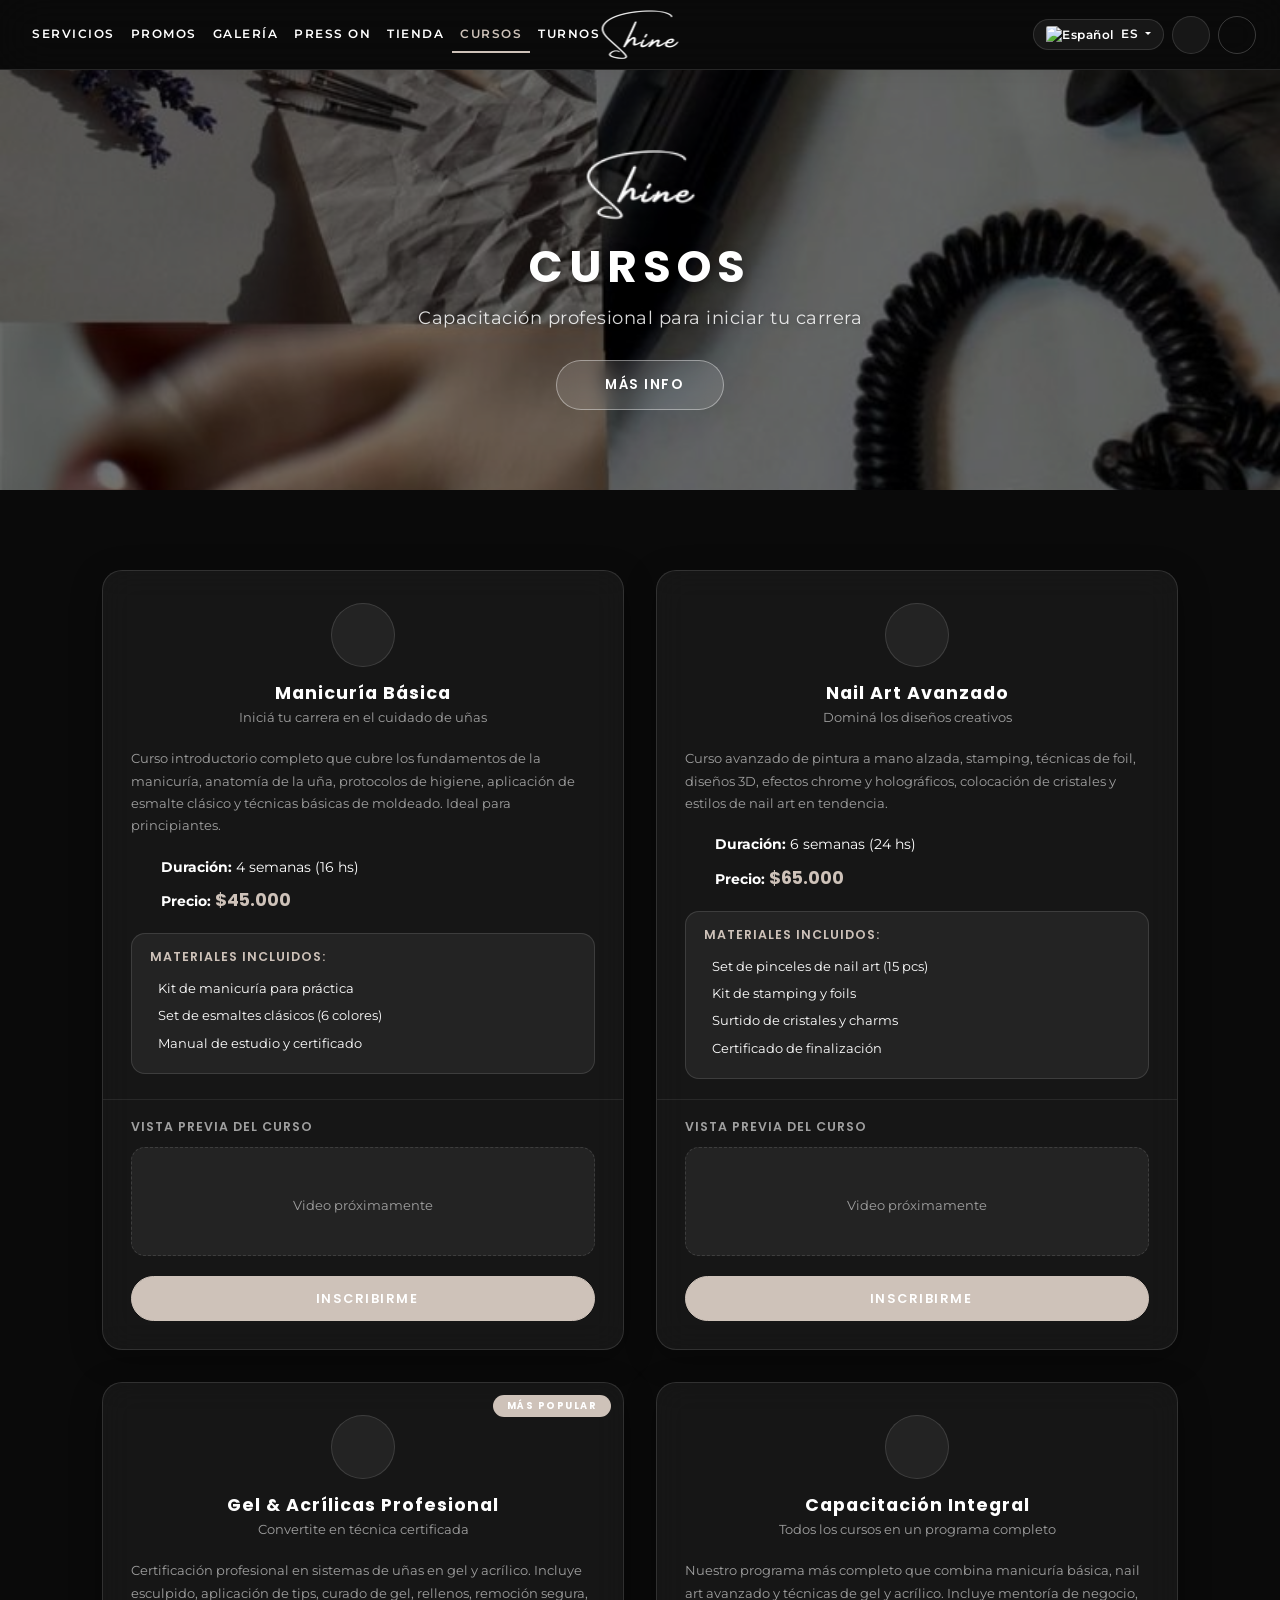
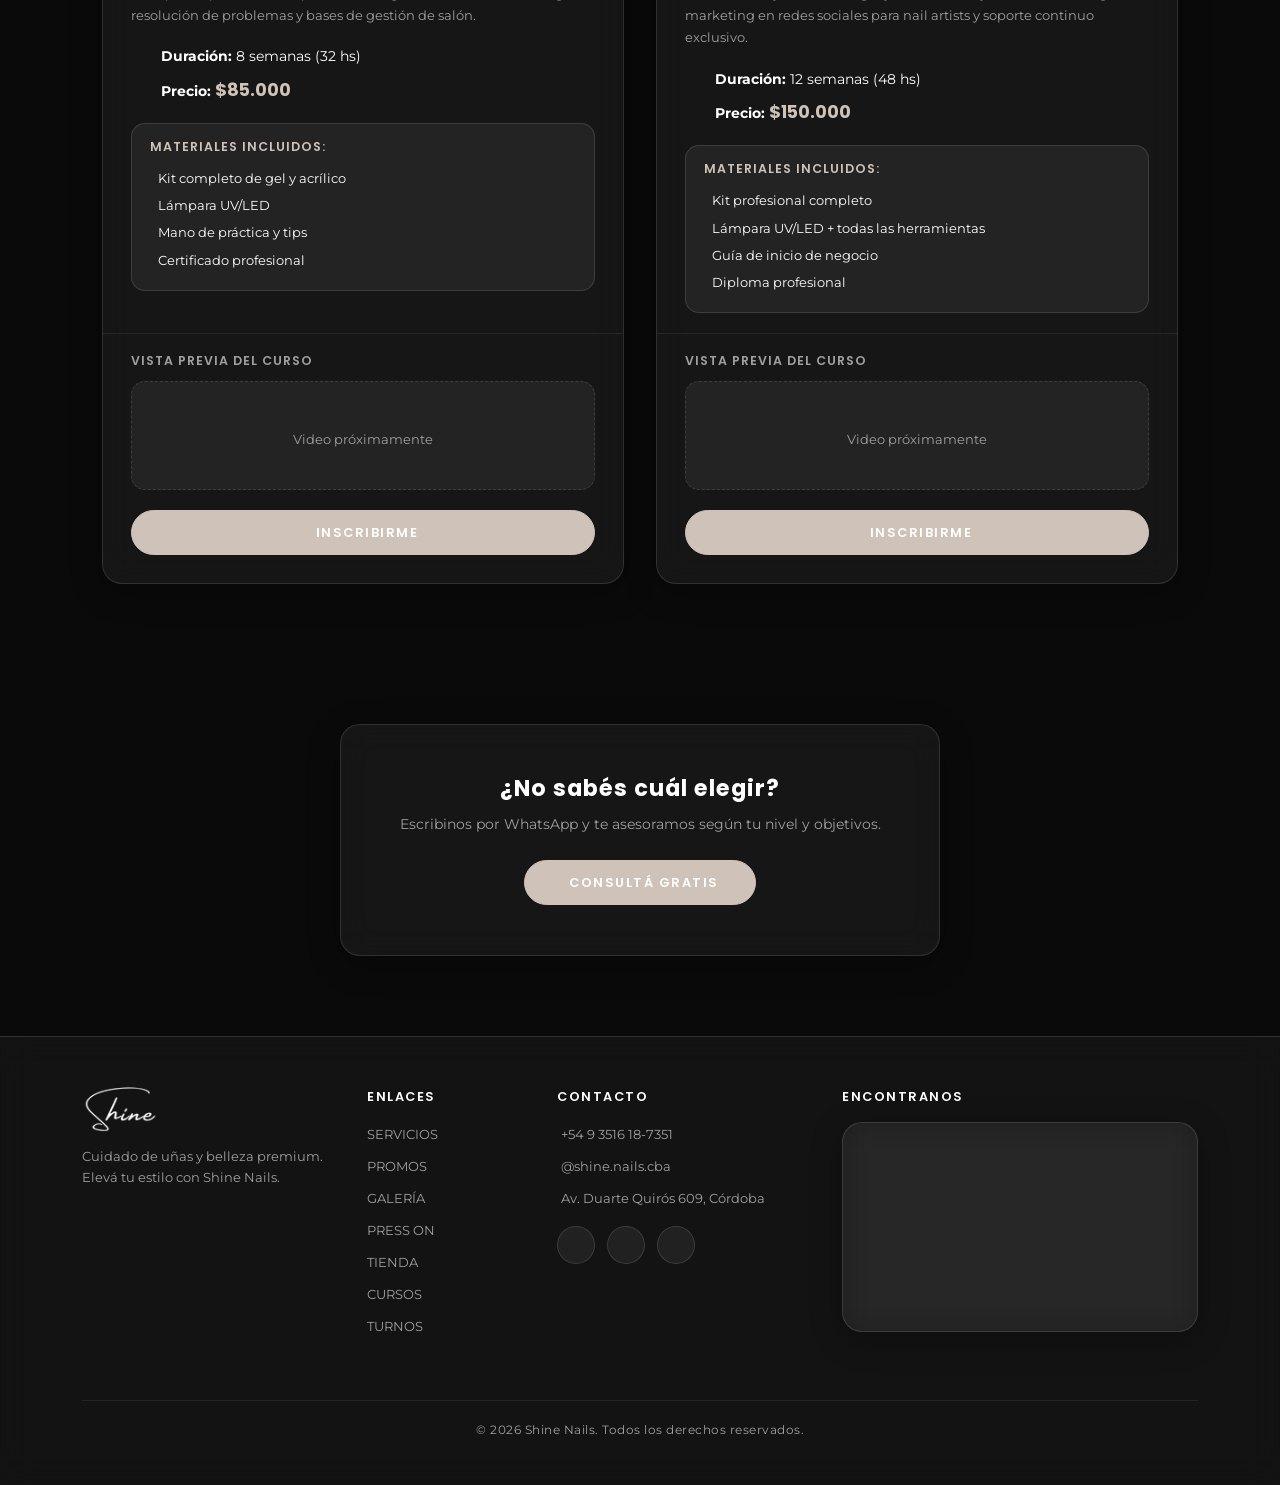
==== commit 654e9b20: "Actualizar número de WhatsApp Co-Authored-By: Claude Opus 5.5 <noreply@anthropic.com>" ====
--- a/courses.html
+++ b/courses.html
@@ -97,7 +97,7 @@
       <img src="img/ShineLogoBM.png" alt="Shine Nails" id="heroLogo" class="hero-logo">
       <h1 data-translate="courses_title">CURSOS</h1>
       <p data-translate="courses_subtitle">Capacitaci&oacute;n profesional para iniciar tu carrera</p>
-      <a href="https://wa.me/543517890168?text=Hola!%20Quiero%20info%20sobre%20los%20cursos" target="_blank" rel="noopener" class="glass-btn">
+      <a href="https://wa.me/5493516187351?text=Hola!%20Quiero%20info%20sobre%20los%20cursos" target="_blank" rel="noopener" class="glass-btn">
         <i class="bi bi-whatsapp me-2"></i><span data-translate="courses_cta">MÁS INFO</span>
       </a>
     </div>
@@ -142,7 +142,7 @@
           </div>
         </div>
         <div class="course-footer">
-          <a href="https://wa.me/543517890168?text=Hola!%20Me%20interesa%20el%20curso%20de%20Manicur%C3%ADa%20B%C3%A1sica" target="_blank" rel="noopener" class="glass-btn btn-accent">
+          <a href="https://wa.me/5493516187351?text=Hola!%20Me%20interesa%20el%20curso%20de%20Manicur%C3%ADa%20B%C3%A1sica" target="_blank" rel="noopener" class="glass-btn btn-accent">
             <i class="bi bi-whatsapp me-2"></i><span data-translate="course_enroll">INSCRIBIRME</span>
           </a>
         </div>
@@ -185,7 +185,7 @@
           </div>
         </div>
         <div class="course-footer">
-          <a href="https://wa.me/543517890168?text=Hola!%20Me%20interesa%20el%20curso%20de%20Nail%20Art%20Avanzado" target="_blank" rel="noopener" class="glass-btn btn-accent">
+          <a href="https://wa.me/5493516187351?text=Hola!%20Me%20interesa%20el%20curso%20de%20Nail%20Art%20Avanzado" target="_blank" rel="noopener" class="glass-btn btn-accent">
             <i class="bi bi-whatsapp me-2"></i><span data-translate="course_enroll">INSCRIBIRME</span>
           </a>
         </div>
@@ -229,7 +229,7 @@
           </div>
         </div>
         <div class="course-footer">
-          <a href="https://wa.me/543517890168?text=Hola!%20Me%20interesa%20el%20curso%20de%20Gel%20%26%20Acr%C3%ADlicas%20Profesional" target="_blank" rel="noopener" class="glass-btn btn-accent">
+          <a href="https://wa.me/5493516187351?text=Hola!%20Me%20interesa%20el%20curso%20de%20Gel%20%26%20Acr%C3%ADlicas%20Profesional" target="_blank" rel="noopener" class="glass-btn btn-accent">
             <i class="bi bi-whatsapp me-2"></i><span data-translate="course_enroll">INSCRIBIRME</span>
           </a>
         </div>
@@ -272,7 +272,7 @@
           </div>
         </div>
         <div class="course-footer">
-          <a href="https://wa.me/543517890168?text=Hola!%20Me%20interesa%20la%20Capacitaci%C3%B3n%20Integral" target="_blank" rel="noopener" class="glass-btn btn-accent">
+          <a href="https://wa.me/5493516187351?text=Hola!%20Me%20interesa%20la%20Capacitaci%C3%B3n%20Integral" target="_blank" rel="noopener" class="glass-btn btn-accent">
             <i class="bi bi-whatsapp me-2"></i><span data-translate="course_enroll">INSCRIBIRME</span>
           </a>
         </div>
@@ -286,7 +286,7 @@
       <div class="glass-card courses-cta-card">
         <h3 data-translate="courses_cta_title">No sab&eacute;s cu&aacute;l elegir?</h3>
         <p data-translate="courses_cta_desc">Escribinos por WhatsApp y te asesoramos seg&uacute;n tu nivel y objetivos.</p>
-        <a href="https://wa.me/543517890168?text=Hola!%20Quiero%20asesoramiento%20sobre%20los%20cursos" target="_blank" rel="noopener" class="glass-btn btn-accent">
+        <a href="https://wa.me/5493516187351?text=Hola!%20Quiero%20asesoramiento%20sobre%20los%20cursos" target="_blank" rel="noopener" class="glass-btn btn-accent">
           <i class="bi bi-whatsapp me-2"></i><span data-translate="courses_cta_btn">CONSULT&Aacute; GRATIS</span>
         </a>
       </div>
@@ -322,13 +322,13 @@
       <div class="col-lg-3 col-md-6 mb-4">
         <div class="footer-title" data-translate="footer_contact">CONTACTO</div>
         <ul class="footer-links">
-          <li><a href="https://wa.me/543517890168" target="_blank" rel="noopener"><i class="bi bi-whatsapp me-1"></i> +54 351 789-0168</a></li>
+          <li><a href="https://wa.me/5493516187351" target="_blank" rel="noopener"><i class="bi bi-whatsapp me-1"></i> +54 9 3516 18-7351</a></li>
           <li><a href="https://www.instagram.com/shine.nails.cba?igsh=YjB5M2Z1NDIyd3B1" target="_blank" rel="noopener"><i class="bi bi-instagram me-1"></i> @shine.nails.cba</a></li>
           <li><a href="https://maps.app.goo.gl/rGSip4wjcJRv6JXB7" target="_blank" rel="noopener"><i class="bi bi-geo-alt me-1"></i> Av. Duarte Quir&oacute;s 609, C&oacute;rdoba</a></li>
         </ul>
         <div class="footer-social mt-3">
           <a href="https://www.instagram.com/shine.nails.cba?igsh=YjB5M2Z1NDIyd3B1" target="_blank" rel="noopener" aria-label="Instagram"><i class="bi bi-instagram"></i></a>
-          <a href="https://wa.me/543517890168" target="_blank" rel="noopener" aria-label="WhatsApp"><i class="bi bi-whatsapp"></i></a>
+          <a href="https://wa.me/5493516187351" target="_blank" rel="noopener" aria-label="WhatsApp"><i class="bi bi-whatsapp"></i></a>
           <a href="https://www.tiktok.com/@shine.nails.cba?_t=8pYx1BjxAQw&_r=1" target="_blank" rel="noopener" aria-label="TikTok"><i class="bi bi-tiktok"></i></a>
         </div>
       </div>
--- a/css/styles.css
+++ b/css/styles.css
@@ -459,19 +459,22 @@
 
 .service-img {
   width: 100%;
-  height: 180px;
+  height: 220px;
   overflow: hidden;
   border-radius: 20px 20px 0 0;
 }
 
-.service-img img {
+.service-img img,
+.service-img video {
   width: 100%;
   height: 100%;
   object-fit: cover;
+  object-position: center center;
   transition: transform 0.4s ease;
 }
 
-.service-card.has-image:hover .service-img img {
+.service-card.has-image:hover .service-img img,
+.service-card.has-image:hover .service-img video {
   transform: scale(1.08);
 }
 
@@ -759,6 +762,20 @@
   margin-bottom: 10px;
 }
 
+.booking-schedule-label {
+  font-family: 'Poppins', sans-serif;
+  font-size: 0.9rem;
+  font-weight: 600;
+  letter-spacing: 1px;
+  color: var(--text-primary);
+  text-align: center;
+  margin: 0 0 10px;
+}
+
+.booking-schedule-label i {
+  color: var(--accent);
+}
+
 .booking-wa-btn {
   background: transparent;
   border-color: #25D366;
@@ -801,21 +818,124 @@
 }
 
 .selector-columns {
-  display: grid;
-  grid-template-columns: repeat(3, 1fr);
-  gap: 28px;
-}
-
-.selector-group-title {
-  font-family: 'Poppins', sans-serif;
-  font-size: 0.8rem;
+  display: block;
+}
+
+/* --- Glass Accordion --- */
+.glass-accordion {
+  display: flex;
+  flex-direction: column;
+  gap: 10px;
+}
+
+.glass-accordion-item {
+  border: none !important;
+  border-radius: 16px !important;
+  overflow: hidden;
+  background: transparent !important;
+}
+
+.glass-accordion-btn {
+  background: var(--glass-bg) !important;
+  backdrop-filter: blur(var(--glass-blur));
+  -webkit-backdrop-filter: blur(var(--glass-blur));
+  border: 1px solid var(--glass-border) !important;
+  border-radius: 16px !important;
+  padding: 16px 20px !important;
+  font-family: 'Poppins', sans-serif;
+  font-size: 0.85rem;
   font-weight: 600;
-  letter-spacing: 1.5px;
+  letter-spacing: 1.2px;
   text-transform: uppercase;
+  color: var(--text-primary) !important;
+  box-shadow: none !important;
+  transition: background 0.3s ease, border-color 0.3s ease;
+  display: flex;
+  align-items: center;
+  gap: 12px;
+  width: 100%;
+}
+
+.glass-accordion-btn:hover {
+  background: var(--glass-bg-hover) !important;
+}
+
+.glass-accordion-btn:not(.collapsed) {
+  border-bottom-left-radius: 0 !important;
+  border-bottom-right-radius: 0 !important;
+}
+
+/* Override Bootstrap accordion arrow */
+.glass-accordion-btn::after {
+  background-image: none !important;
+  content: "";
+  display: inline-block;
+  width: 0;
+  height: 0;
+  border: none;
+  flex-shrink: 0;
+  margin-left: auto;
+  font-family: 'bootstrap-icons';
+  font-size: 1rem;
   color: var(--text-secondary);
-  margin-bottom: 12px;
-  padding-bottom: 8px;
-  border-bottom: 1px solid var(--divider);
+  transition: transform 0.3s ease;
+}
+
+.glass-accordion-btn .bi {
+  transition: transform 0.3s ease;
+}
+
+/* Custom chevron via Bootstrap Icons */
+.glass-accordion-btn::after {
+  content: "\F282";
+  font-family: 'bootstrap-icons' !important;
+  width: auto;
+  height: auto;
+  background: none !important;
+}
+
+.glass-accordion-btn:not(.collapsed)::after {
+  transform: rotate(-180deg);
+}
+
+.accordion-cat-icon {
+  font-size: 1.15rem;
+  color: var(--accent);
+  flex-shrink: 0;
+}
+
+.accordion-cat-label {
+  flex-grow: 1;
+}
+
+.accordion-badge {
+  font-size: 0.7rem;
+  font-weight: 500;
+  letter-spacing: 0.5px;
+  text-transform: none;
+  color: var(--accent);
+  opacity: 0;
+  transition: opacity 0.3s ease;
+  white-space: nowrap;
+  margin-left: auto;
+  margin-right: 8px;
+}
+
+.accordion-badge.visible {
+  opacity: 1;
+}
+
+.glass-accordion-body {
+  background: var(--card-bg);
+  border: 1px solid var(--glass-border);
+  border-top: none;
+  border-radius: 0 0 16px 16px !important;
+  padding: 16px 20px;
+}
+
+/* Prevent hover lift on service-selector card when using accordion */
+.service-selector:hover {
+  transform: none;
 }
 
 .service-check {
@@ -1849,13 +1969,57 @@
 
 .tienda-hero {
   position: relative;
-  height: 380px;
-  display: flex;
+  height: 420px;
+  overflow: hidden;
+  background: #0a0a0a;
+}
+
+.tienda-hero video {
+  position: absolute;
+  inset: 0;
+  width: 100%;
+  height: 100%;
+  object-fit: cover;
+}
+
+.tienda-hero-overlay {
+  position: absolute;
+  inset: 0;
+  background: linear-gradient(135deg, rgba(0,0,0,0.55), rgba(0,0,0,0.3));
+}
+
+.tienda-hero-content {
+  position: relative;
+  z-index: 2;
+  display: flex;
+  flex-direction: column;
   align-items: center;
   justify-content: center;
+  height: 100%;
   text-align: center;
-  overflow: hidden;
-  background: linear-gradient(135deg, #0f1a18 0%, #152520 30%, #0f1a18 60%, #0a0f0d 100%);
+  padding: 40px 20px;
+}
+
+.tienda-hero-content h1 {
+  font-family: 'Poppins', sans-serif;
+  font-size: 3rem;
+  font-weight: 700;
+  letter-spacing: 8px;
+  color: #fff;
+  margin-bottom: 8px;
+}
+
+.tienda-hero-content p {
+  font-size: 1rem;
+  color: rgba(255,255,255,0.8);
+  letter-spacing: 2px;
+  text-transform: uppercase;
+}
+
+@media (max-width: 767px) {
+  .tienda-hero { height: 320px; }
+  .tienda-hero-content h1 { font-size: 2rem; letter-spacing: 4px; }
+  .tienda-hero-content p { font-size: 0.8rem; }
 }
 
 /* Brand Showcase Section */
@@ -2050,7 +2214,7 @@
 
 .tienda-card-img {
   width: 100%;
-  height: 240px;
+  aspect-ratio: 1 / 1;
   overflow: hidden;
   position: relative;
   background: #f5f0eb;
@@ -2063,7 +2227,7 @@
   transition: transform 0.4s ease;
 }
 
-.tienda-card:hover .tienda-card-img img {
+.tienda-card:hover .tienda-card-img img:not(.tienda-gallery-img) {
   transform: scale(1.06);
 }
 
@@ -2119,11 +2283,106 @@
   color: var(--accent);
 }
 
+/* --- Tienda Card Image Gallery --- */
+.tienda-gallery {
+  position: relative;
+  aspect-ratio: 1 / 1;
+}
+
+.tienda-gallery-img {
+  position: absolute;
+  inset: 0;
+  width: 100%;
+  height: 100%;
+  object-fit: cover;
+  opacity: 0;
+  transition: opacity 0.4s ease;
+  pointer-events: none;
+}
+
+.tienda-gallery-img.active {
+  opacity: 1;
+  pointer-events: auto;
+}
+
+.tienda-gallery-dots {
+  position: absolute;
+  bottom: 10px;
+  left: 50%;
+  transform: translateX(-50%);
+  display: flex;
+  gap: 6px;
+  z-index: 3;
+}
+
+.tienda-gallery-dot {
+  width: 8px;
+  height: 8px;
+  border-radius: 50%;
+  background: rgba(255,255,255,0.4);
+  border: 1px solid rgba(255,255,255,0.6);
+  cursor: pointer;
+  transition: all 0.3s ease;
+}
+
+.tienda-gallery-dot.active {
+  background: #fff;
+  transform: scale(1.25);
+}
+
+.tienda-gallery-arrow {
+  position: absolute;
+  top: 50%;
+  transform: translateY(-50%);
+  width: 30px;
+  height: 30px;
+  border-radius: 50%;
+  border: none;
+  background: rgba(0,0,0,0.35);
+  backdrop-filter: blur(8px);
+  -webkit-backdrop-filter: blur(8px);
+  color: #fff;
+  font-size: 0.8rem;
+  cursor: pointer;
+  display: flex;
+  align-items: center;
+  justify-content: center;
+  opacity: 0;
+  transition: opacity 0.3s ease;
+  z-index: 3;
+}
+
+.tienda-gallery:hover .tienda-gallery-arrow {
+  opacity: 1;
+}
+
+.tienda-gallery-arrow:hover {
+  background: rgba(0,0,0,0.6);
+}
+
+.tienda-gallery-prev { left: 8px; }
+.tienda-gallery-next { right: 8px; }
+
 /* Order Section */
 .tienda-order-card {
   padding: 36px;
-  max-width: 800px;
+  max-width: 1100px;
   margin: 0 auto;
+}
+
+.tienda-order-card .selector-columns {
+  display: grid;
+  grid-template-columns: repeat(2, 1fr);
+  gap: 28px 32px;
+}
+
+@media (max-width: 767px) {
+  .tienda-order-card .selector-columns {
+    grid-template-columns: 1fr;
+  }
+  .tienda-order-card {
+    padding: 24px 16px;
+  }
 }
 
 .tienda-order-btn-wrapper {
@@ -2134,6 +2393,325 @@
 .tienda-wa-btn {
   padding: 14px 40px;
   font-size: 0.9rem;
+}
+
+/* --- Tienda Promo Cards --- */
+.tienda-promo-card {
+  position: relative;
+  border: 1px solid rgba(220, 160, 80, 0.25);
+}
+
+.tienda-promo-badge {
+  position: absolute;
+  top: 12px;
+  right: 12px;
+  z-index: 3;
+  background: linear-gradient(135deg, #d4a574, #c4915a);
+  color: #fff;
+  font-size: 0.7rem;
+  font-weight: 700;
+  letter-spacing: 0.5px;
+  padding: 5px 14px;
+  border-radius: 20px;
+  box-shadow: 0 4px 12px rgba(212, 165, 116, 0.3);
+}
+
+.tienda-card-pricing {
+  display: flex;
+  align-items: baseline;
+  gap: 10px;
+}
+
+.tienda-card-price-old {
+  font-family: 'Poppins', sans-serif;
+  font-size: 0.95rem;
+  font-weight: 500;
+  color: var(--text-secondary);
+  text-decoration: line-through;
+  opacity: 0.6;
+}
+
+.tienda-origin-badge.badge-promo {
+  border-color: rgba(220, 160, 80, 0.3);
+  color: #d4a574;
+}
+
+.brand-shine {
+  background: rgba(206, 194, 185, 0.15);
+  color: var(--accent);
+}
+
+/* --- Rutina Facial Carousel --- */
+.rutina-section {
+  padding-bottom: 60px;
+}
+
+.rutina-tabs {
+  display: flex;
+  justify-content: center;
+  gap: 12px;
+  margin-bottom: 40px;
+}
+
+.rutina-tab {
+  display: flex;
+  align-items: center;
+  padding: 12px 28px;
+  border: 1px solid var(--glass-border);
+  border-radius: 30px;
+  background: var(--glass-bg);
+  backdrop-filter: blur(12px);
+  -webkit-backdrop-filter: blur(12px);
+  color: var(--text-secondary);
+  font-family: 'Poppins', sans-serif;
+  font-size: 0.8rem;
+  font-weight: 600;
+  letter-spacing: 1px;
+  text-transform: uppercase;
+  cursor: pointer;
+  transition: all 0.3s ease;
+}
+
+.rutina-tab:hover {
+  color: var(--text-primary);
+  border-color: var(--accent);
+}
+
+.rutina-tab.active {
+  background: var(--accent);
+  border-color: var(--accent);
+  color: #fff;
+}
+
+.rutina-carousel {
+  overflow: visible;
+  border-radius: 12px;
+}
+
+.rutina-carousel-wrapper {
+  overflow: hidden;
+}
+
+.rutina-track {
+  display: flex;
+  gap: 20px;
+  padding-top: 20px;
+  transition: transform 0.5s cubic-bezier(0.25, 0.46, 0.45, 0.94);
+}
+
+.rutina-track .rutina-step-card {
+  min-width: calc(33.333% - 14px);
+  flex-shrink: 0;
+}
+
+.rutina-step-card {
+  padding: 32px 24px 24px;
+  text-align: center;
+  position: relative;
+  overflow: visible;
+}
+
+.rutina-step-number {
+  position: absolute;
+  top: -16px;
+  left: 50%;
+  transform: translateX(-50%);
+  width: 36px;
+  height: 36px;
+  border-radius: 50%;
+  background: var(--accent);
+  color: #fff;
+  font-family: 'Poppins', sans-serif;
+  font-size: 0.95rem;
+  font-weight: 700;
+  display: flex;
+  align-items: center;
+  justify-content: center;
+  box-shadow: 0 4px 12px rgba(0,0,0,0.15);
+}
+
+.rutina-step-icon {
+  font-size: 2rem;
+  color: var(--accent);
+  margin: 16px 0 12px;
+}
+
+.rutina-step-title {
+  font-family: 'Poppins', sans-serif;
+  font-size: 1rem;
+  font-weight: 700;
+  color: var(--text-primary);
+  margin-bottom: 6px;
+}
+
+.rutina-step-product {
+  display: inline-block;
+  padding: 3px 14px;
+  border-radius: 20px;
+  font-size: 0.7rem;
+  font-weight: 600;
+  letter-spacing: 0.5px;
+  background: rgba(220, 180, 140, 0.15);
+  color: #d4a574;
+  margin-bottom: 16px;
+}
+
+.rutina-step-list {
+  list-style: none;
+  padding: 0;
+  margin: 0;
+  text-align: left;
+}
+
+.rutina-step-list li {
+  font-size: 0.82rem;
+  color: var(--text-secondary);
+  line-height: 1.5;
+  padding: 4px 0 4px 20px;
+  position: relative;
+}
+
+.rutina-step-list li::before {
+  content: "\2713";
+  position: absolute;
+  left: 0;
+  color: var(--accent);
+  font-weight: 700;
+  font-size: 0.75rem;
+}
+
+@media (max-width: 991px) {
+  .rutina-track .rutina-step-card {
+    min-width: calc(50% - 10px);
+  }
+}
+
+@media (max-width: 575px) {
+  .rutina-track .rutina-step-card {
+    min-width: calc(85%);
+  }
+  .rutina-tab {
+    padding: 10px 18px;
+    font-size: 0.7rem;
+  }
+}
+
+/* --- Tienda Section Nav (sticky sub-navigation) --- */
+.tienda-section-nav {
+  position: sticky;
+  top: 60px;
+  z-index: 100;
+  background: var(--nav-bg);
+  backdrop-filter: blur(20px);
+  -webkit-backdrop-filter: blur(20px);
+  border-bottom: 1px solid var(--glass-border);
+  padding: 0;
+  overflow-x: auto;
+  -webkit-overflow-scrolling: touch;
+}
+
+.tienda-section-nav::-webkit-scrollbar {
+  display: none;
+}
+
+.tienda-section-nav-inner {
+  display: flex;
+  justify-content: center;
+  gap: 0;
+  max-width: 900px;
+  margin: 0 auto;
+}
+
+.tienda-nav-link {
+  display: flex;
+  align-items: center;
+  gap: 8px;
+  padding: 14px 24px;
+  font-family: 'Poppins', sans-serif;
+  font-size: 0.75rem;
+  font-weight: 600;
+  letter-spacing: 1.5px;
+  text-transform: uppercase;
+  color: var(--text-secondary);
+  text-decoration: none;
+  border-bottom: 2px solid transparent;
+  transition: all 0.3s ease;
+  white-space: nowrap;
+}
+
+.tienda-nav-link:hover {
+  color: var(--text-primary);
+  border-bottom-color: var(--accent);
+}
+
+.tienda-nav-link.active {
+  color: var(--accent);
+  border-bottom-color: var(--accent);
+}
+
+.tienda-nav-link img {
+  width: 18px;
+  height: auto;
+  border-radius: 2px;
+}
+
+@media (max-width: 767px) {
+  .tienda-nav-link {
+    padding: 12px 16px;
+    font-size: 0.65rem;
+    letter-spacing: 1px;
+  }
+}
+
+/* --- Tienda Section Header with origin badge --- */
+.tienda-section-header {
+  text-align: center;
+  margin-bottom: 48px;
+}
+
+.tienda-origin-badge {
+  display: inline-flex;
+  align-items: center;
+  gap: 8px;
+  padding: 6px 18px;
+  border-radius: 30px;
+  font-size: 0.7rem;
+  font-weight: 700;
+  letter-spacing: 1.5px;
+  text-transform: uppercase;
+  margin-bottom: 16px;
+  background: var(--glass-bg);
+  backdrop-filter: blur(12px);
+  -webkit-backdrop-filter: blur(12px);
+  border: 1px solid var(--glass-border);
+  color: var(--text-secondary);
+}
+
+.tienda-origin-badge img {
+  width: 20px;
+  height: auto;
+  border-radius: 2px;
+}
+
+.tienda-origin-badge.badge-internacional {
+  border-color: rgba(220, 180, 140, 0.3);
+  color: #d4a574;
+}
+
+.tienda-origin-badge.badge-nacional {
+  border-color: rgba(100, 180, 220, 0.3);
+  color: #64a0c8;
+}
+
+.tienda-origin-badge.badge-insumos {
+  border-color: rgba(160, 180, 160, 0.3);
+  color: #8ab48a;
+}
+
+/* Brand tag for insumos */
+.brand-insumo {
+  background: rgba(180, 140, 200, 0.15);
+  color: #b08cc8;
 }
 
 /* ============================
@@ -2184,15 +2762,26 @@
   position: relative;
 }
 
-.product-card .card-img-wrapper img {
+.product-card .card-img-wrapper img,
+.product-card .card-img-wrapper video {
   width: 100%;
   height: 260px;
   object-fit: cover;
   transition: transform 0.4s ease;
 }
 
-.product-card:hover .card-img-wrapper img {
+.product-card:hover .card-img-wrapper img,
+.product-card:hover .card-img-wrapper video {
   transform: scale(1.05);
+}
+
+/* Gallery-only cards (no card-body, video only) */
+.product-card.gallery-only .card-img-wrapper {
+  border-radius: 20px;
+}
+.product-card.gallery-only .card-img-wrapper video {
+  height: 320px;
+  border-radius: 20px;
 }
 
 .product-card .card-body {
@@ -2366,6 +2955,203 @@
   letter-spacing: 0.5px;
 }
 
+/* ============================================
+   IMPORTANT INFO SECTION
+   ============================================ */
+.info-section {
+  padding: 60px 0 20px;
+}
+
+.info-card {
+  padding: 40px;
+  border-radius: 24px;
+  background: var(--glass-bg);
+  backdrop-filter: blur(var(--glass-blur));
+  -webkit-backdrop-filter: blur(var(--glass-blur));
+  border: 1px solid var(--glass-border);
+  box-shadow: var(--glass-shadow);
+}
+
+.info-title {
+  font-family: 'Poppins', sans-serif;
+  font-size: 1.5rem;
+  font-weight: 700;
+  text-transform: uppercase;
+  letter-spacing: 2px;
+  text-align: center;
+  margin-bottom: 30px;
+  color: var(--accent);
+}
+
+.info-list {
+  list-style: none;
+  padding: 0;
+  margin: 0;
+  display: flex;
+  flex-direction: column;
+  gap: 4px;
+}
+
+.info-list li {
+  display: flex;
+  align-items: flex-start;
+  gap: 14px;
+  padding: 14px 0;
+  border-bottom: 1px solid var(--divider);
+  font-size: 0.95rem;
+  color: var(--text-primary);
+  line-height: 1.5;
+}
+
+.info-list li:last-child {
+  border-bottom: none;
+}
+
+.info-list li i {
+  color: var(--accent);
+  font-size: 1.2rem;
+  flex-shrink: 0;
+  margin-top: 2px;
+}
+
+/* ============================================
+   NAIL ART & REMOVAL GRID
+   ============================================ */
+.nail-art-grid {
+  display: grid;
+  grid-template-columns: repeat(auto-fill, minmax(220px, 1fr));
+  gap: 16px;
+  padding: 0 15px;
+}
+
+.nail-art-item {
+  display: flex;
+  justify-content: space-between;
+  align-items: center;
+  padding: 16px 20px;
+  border-radius: 16px;
+}
+
+.nail-art-name {
+  font-family: 'Poppins', sans-serif;
+  font-size: 0.9rem;
+  font-weight: 500;
+  color: var(--text-primary);
+}
+
+.nail-art-price {
+  font-family: 'Poppins', sans-serif;
+  font-size: 0.95rem;
+  font-weight: 700;
+  color: var(--accent);
+  white-space: nowrap;
+}
+
+/* ============================================
+   PROMOS COMBOS GRID
+   ============================================ */
+.promos-combo-title {
+  font-family: 'Poppins', sans-serif;
+  font-size: 1.3rem;
+  font-weight: 600;
+  text-transform: uppercase;
+  letter-spacing: 3px;
+  text-align: center;
+  margin: 50px auto 30px;
+  color: var(--text-primary);
+}
+
+.promos-combos-grid {
+  display: grid;
+  grid-template-columns: repeat(auto-fill, minmax(300px, 1fr));
+  gap: 20px;
+  padding: 0 15px;
+}
+
+.promo-combo-card {
+  display: flex;
+  justify-content: space-between;
+  align-items: center;
+  padding: 24px;
+  border-radius: 20px;
+  gap: 20px;
+}
+
+.promo-combo-name {
+  font-family: 'Poppins', sans-serif;
+  font-size: 1rem;
+  font-weight: 600;
+  color: var(--text-primary);
+  margin: 0 0 6px;
+}
+
+.promo-combo-desc {
+  font-size: 0.85rem;
+  color: var(--text-secondary);
+  margin: 0;
+  line-height: 1.4;
+}
+
+.promo-combo-price {
+  font-family: 'Poppins', sans-serif;
+  font-size: 1.3rem;
+  font-weight: 700;
+  color: var(--accent);
+  white-space: nowrap;
+}
+
+.promos-note {
+  text-align: center;
+  font-size: 0.9rem;
+  color: var(--text-secondary);
+  margin-top: 30px;
+  font-style: italic;
+  text-transform: uppercase;
+  letter-spacing: 1px;
+}
+
+/* ============================================
+   PREMIUM SERVICE BADGE
+   ============================================ */
+.premium-service {
+  border: 1px solid var(--accent) !important;
+  position: relative;
+}
+
+.premium-badge {
+  display: inline-block;
+  background: var(--accent-gradient);
+  color: #1a1a1a;
+  font-size: 0.7rem;
+  font-weight: 700;
+  text-transform: uppercase;
+  letter-spacing: 1.5px;
+  padding: 4px 12px;
+  border-radius: 20px;
+  margin-bottom: 8px;
+}
+
+/* ============================================
+   BOOKING SELECTOR SUBGROUP
+   ============================================ */
+.selector-subgroup {
+  font-family: 'Poppins', sans-serif;
+  font-size: 0.8rem;
+  font-weight: 600;
+  color: var(--accent);
+  text-transform: uppercase;
+  letter-spacing: 1px;
+  margin: 12px 0 6px;
+  padding-top: 8px;
+  border-top: 1px solid var(--divider);
+}
+
+.selector-subgroup:first-of-type {
+  border-top: none;
+  padding-top: 0;
+  margin-top: 0;
+}
+
 /* ============================
    RESPONSIVE - TABLET (max 991px)
    ============================ */
@@ -2464,8 +3250,7 @@
 
   /* Service Selector */
   .selector-columns {
-    grid-template-columns: repeat(3, 1fr);
-    gap: 16px;
+    display: block;
   }
 
   .service-selector {
@@ -2486,6 +3271,19 @@
 
   .carousel-wrapper {
     padding: 0 50px;
+  }
+
+  /* Promos combos tablet */
+  .promos-combos-grid {
+    grid-template-columns: 1fr;
+    max-width: 600px;
+    margin-left: auto;
+    margin-right: auto;
+  }
+
+  /* Info section tablet */
+  .info-card {
+    padding: 30px;
   }
 }
 
@@ -2620,13 +3418,30 @@
 
   /* Service Selector mobile */
   .selector-columns {
-    grid-template-columns: 1fr;
-    gap: 20px;
+    display: block;
   }
 
   .service-selector {
-    padding: 20px 16px;
+    padding: 16px 12px;
     margin-bottom: 28px;
+  }
+
+  .glass-accordion {
+    gap: 8px;
+  }
+
+  .glass-accordion-btn {
+    padding: 12px 14px !important;
+    font-size: 0.78rem;
+    gap: 10px;
+  }
+
+  .glass-accordion-body {
+    padding: 12px 14px;
+  }
+
+  .accordion-badge {
+    font-size: 0.65rem;
   }
 
   .selector-total {
@@ -2697,7 +3512,12 @@
 
   /* Service images mobile */
   .service-img {
-    height: 140px;
+    height: 170px;
+  }
+
+  /* Gallery-only mobile */
+  .product-card.gallery-only .card-img-wrapper video {
+    height: 260px;
   }
 
   .service-card.has-image .service-body {
@@ -2761,7 +3581,8 @@
   .carousel-ctrl-prev { left: 4px; }
   .carousel-ctrl-next { right: 4px; }
 
-  .product-card .card-img-wrapper img {
+  .product-card .card-img-wrapper img,
+  .product-card .card-img-wrapper video {
     height: 220px;
   }
 
@@ -2780,6 +3601,128 @@
 
   .footer-map iframe {
     height: 180px;
+  }
+
+  /* Info section mobile */
+  .info-section {
+    padding: 40px 0 10px;
+  }
+
+  .info-card {
+    padding: 20px 16px;
+    border-radius: 18px;
+  }
+
+  .info-title {
+    font-size: 1.1rem;
+    letter-spacing: 1.5px;
+    margin-bottom: 20px;
+  }
+
+  .info-list li {
+    font-size: 0.85rem;
+    gap: 10px;
+    padding: 12px 0;
+  }
+
+  .info-list li i {
+    font-size: 1rem;
+  }
+
+  /* Nail art grid mobile */
+  .nail-art-grid {
+    grid-template-columns: 1fr;
+    gap: 10px;
+    padding: 0 16px;
+  }
+
+  .nail-art-item {
+    padding: 12px 16px;
+    border-radius: 12px;
+  }
+
+  .nail-art-name {
+    font-size: 0.82rem;
+  }
+
+  .nail-art-price {
+    font-size: 0.85rem;
+  }
+
+  /* Promos combos mobile */
+  .promos-combo-title {
+    font-size: 1rem;
+    letter-spacing: 2px;
+    margin: 36px auto 20px;
+  }
+
+  .promos-combos-grid {
+    grid-template-columns: 1fr;
+    gap: 14px;
+    padding: 0 16px;
+  }
+
+  .promo-combo-card {
+    flex-direction: column;
+    align-items: flex-start;
+    padding: 18px 16px;
+    gap: 10px;
+    border-radius: 16px;
+  }
+
+  .promo-combo-name {
+    font-size: 0.9rem;
+  }
+
+  .promo-combo-desc {
+    font-size: 0.8rem;
+  }
+
+  .promo-combo-price {
+    font-size: 1.15rem;
+    align-self: flex-end;
+  }
+
+  .promos-note {
+    font-size: 0.8rem;
+    margin-top: 20px;
+    padding: 0 16px;
+  }
+
+  /* Premium badge mobile */
+  .premium-badge {
+    font-size: 0.6rem;
+    padding: 3px 10px;
+  }
+
+  /* Pricing packs mobile */
+  .pricing-grid {
+    padding: 0 16px;
+  }
+
+  .pricing-features li {
+    font-size: 0.82rem;
+  }
+
+  .pricing-price {
+    font-size: 2.2rem;
+  }
+
+  /* Selector subgroups mobile */
+  .selector-subgroup {
+    font-size: 0.72rem;
+    margin: 10px 0 4px;
+  }
+
+  /* Category titles mobile */
+  .category-title {
+    font-size: 1.1rem;
+    padding: 0 16px;
+  }
+
+  /* Services section spacing */
+  .services-category {
+    margin-bottom: 40px;
   }
 }
 
@@ -2815,6 +3758,10 @@
     min-width: calc(100% - 8px);
   }
 
+  .product-card.gallery-only .card-img-wrapper video {
+    height: 220px;
+  }
+
   .carousel-wrapper {
     padding: 0 36px;
   }
@@ -2822,4 +3769,136 @@
   .nav-logo {
     height: 34px;
   }
-}
+
+  .info-card {
+    padding: 16px 12px;
+  }
+
+  .info-title {
+    font-size: 0.95rem;
+  }
+
+  .info-list li {
+    font-size: 0.8rem;
+    gap: 8px;
+    padding: 10px 0;
+  }
+
+  .nail-art-grid {
+    grid-template-columns: 1fr;
+  }
+
+  .nail-art-item {
+    padding: 10px 12px;
+  }
+
+  .promo-combo-card {
+    padding: 14px 12px;
+  }
+
+  .pricing-price {
+    font-size: 1.8rem;
+  }
+
+  .promos-combos-grid {
+    grid-template-columns: 1fr;
+  }
+}
+
+/* ============================
+   COMING SOON - Badge & Modal
+   ============================ */
+.nav-link.coming-soon-link {
+  display: flex;
+  flex-direction: column;
+  align-items: center;
+  gap: 2px;
+}
+
+.coming-soon-badge {
+  display: inline-block;
+  background: var(--accent);
+  color: var(--bg-primary);
+  font-size: 0.5rem;
+  font-weight: 700;
+  letter-spacing: 0.5px;
+  padding: 1px 6px;
+  border-radius: 50px;
+  line-height: 1.4;
+  text-transform: uppercase;
+}
+
+.coming-soon-modal .modal-content {
+  background: var(--glass-bg);
+  backdrop-filter: blur(24px);
+  -webkit-backdrop-filter: blur(24px);
+  border: 1px solid var(--glass-border);
+  border-radius: 20px;
+  box-shadow: var(--glass-shadow);
+  padding: 20px;
+}
+
+.coming-soon-modal .modal-body {
+  padding: 40px 30px;
+  position: relative;
+}
+
+.coming-soon-modal .btn-close {
+  position: absolute;
+  top: 12px;
+  right: 12px;
+  filter: var(--text-primary);
+  opacity: 0.6;
+}
+
+[data-theme="dark"] .coming-soon-modal .btn-close {
+  filter: invert(1);
+}
+
+.coming-soon-icon {
+  font-size: 3rem;
+  color: var(--accent);
+  margin-bottom: 20px;
+  animation: hourglass-pulse 2s ease-in-out infinite;
+}
+
+@keyframes hourglass-pulse {
+  0%, 100% { transform: scale(1); opacity: 0.8; }
+  50% { transform: scale(1.1); opacity: 1; }
+}
+
+.coming-soon-title {
+  font-family: 'Poppins', sans-serif;
+  font-size: 1.6rem;
+  font-weight: 700;
+  letter-spacing: 3px;
+  color: var(--text-primary);
+  margin-bottom: 12px;
+}
+
+.coming-soon-text {
+  font-size: 0.9rem;
+  color: var(--text-secondary);
+  margin-bottom: 28px;
+  line-height: 1.6;
+}
+
+.coming-soon-modal .glass-btn {
+  min-width: 160px;
+}
+
+@media (max-width: 576px) {
+  .coming-soon-modal .modal-body {
+    padding: 30px 20px;
+  }
+
+  .coming-soon-title {
+    font-size: 1.3rem;
+    letter-spacing: 2px;
+  }
+
+  .coming-soon-icon {
+    font-size: 2.4rem;
+  }
+}
+
